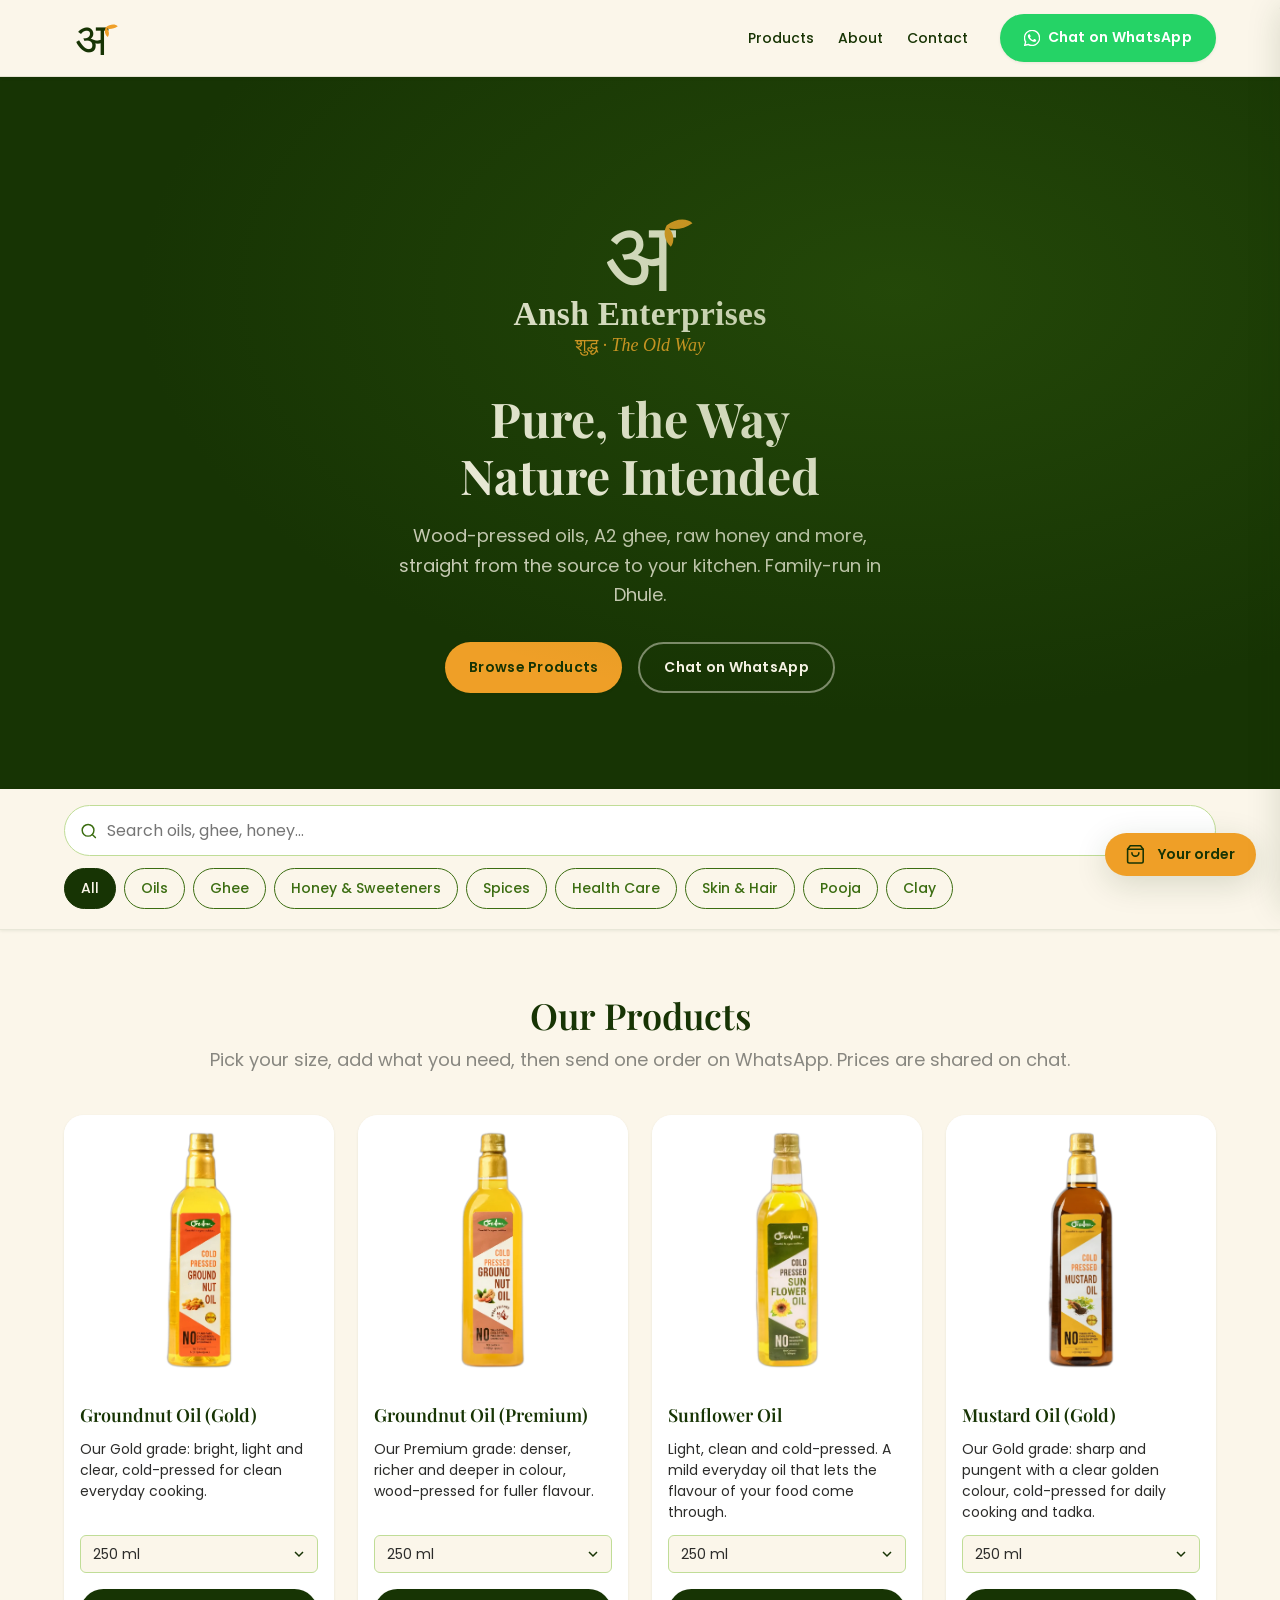
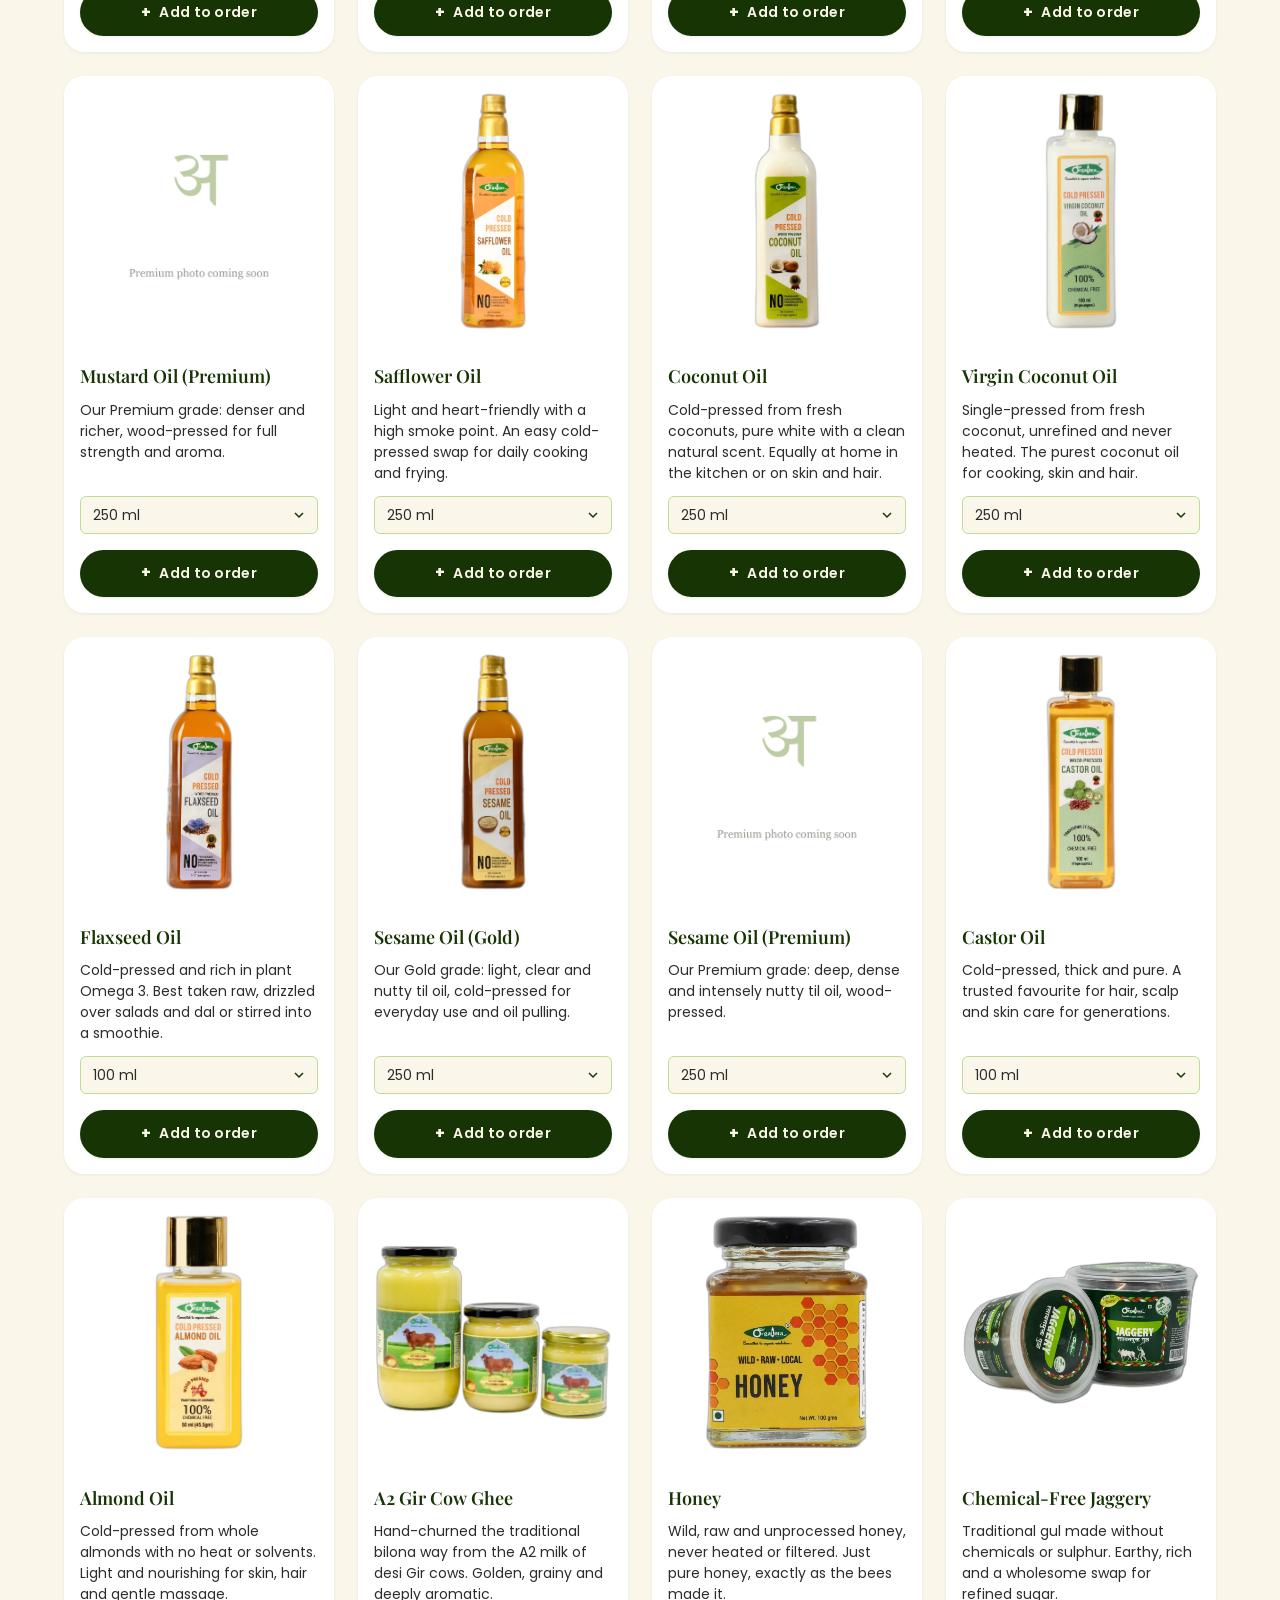
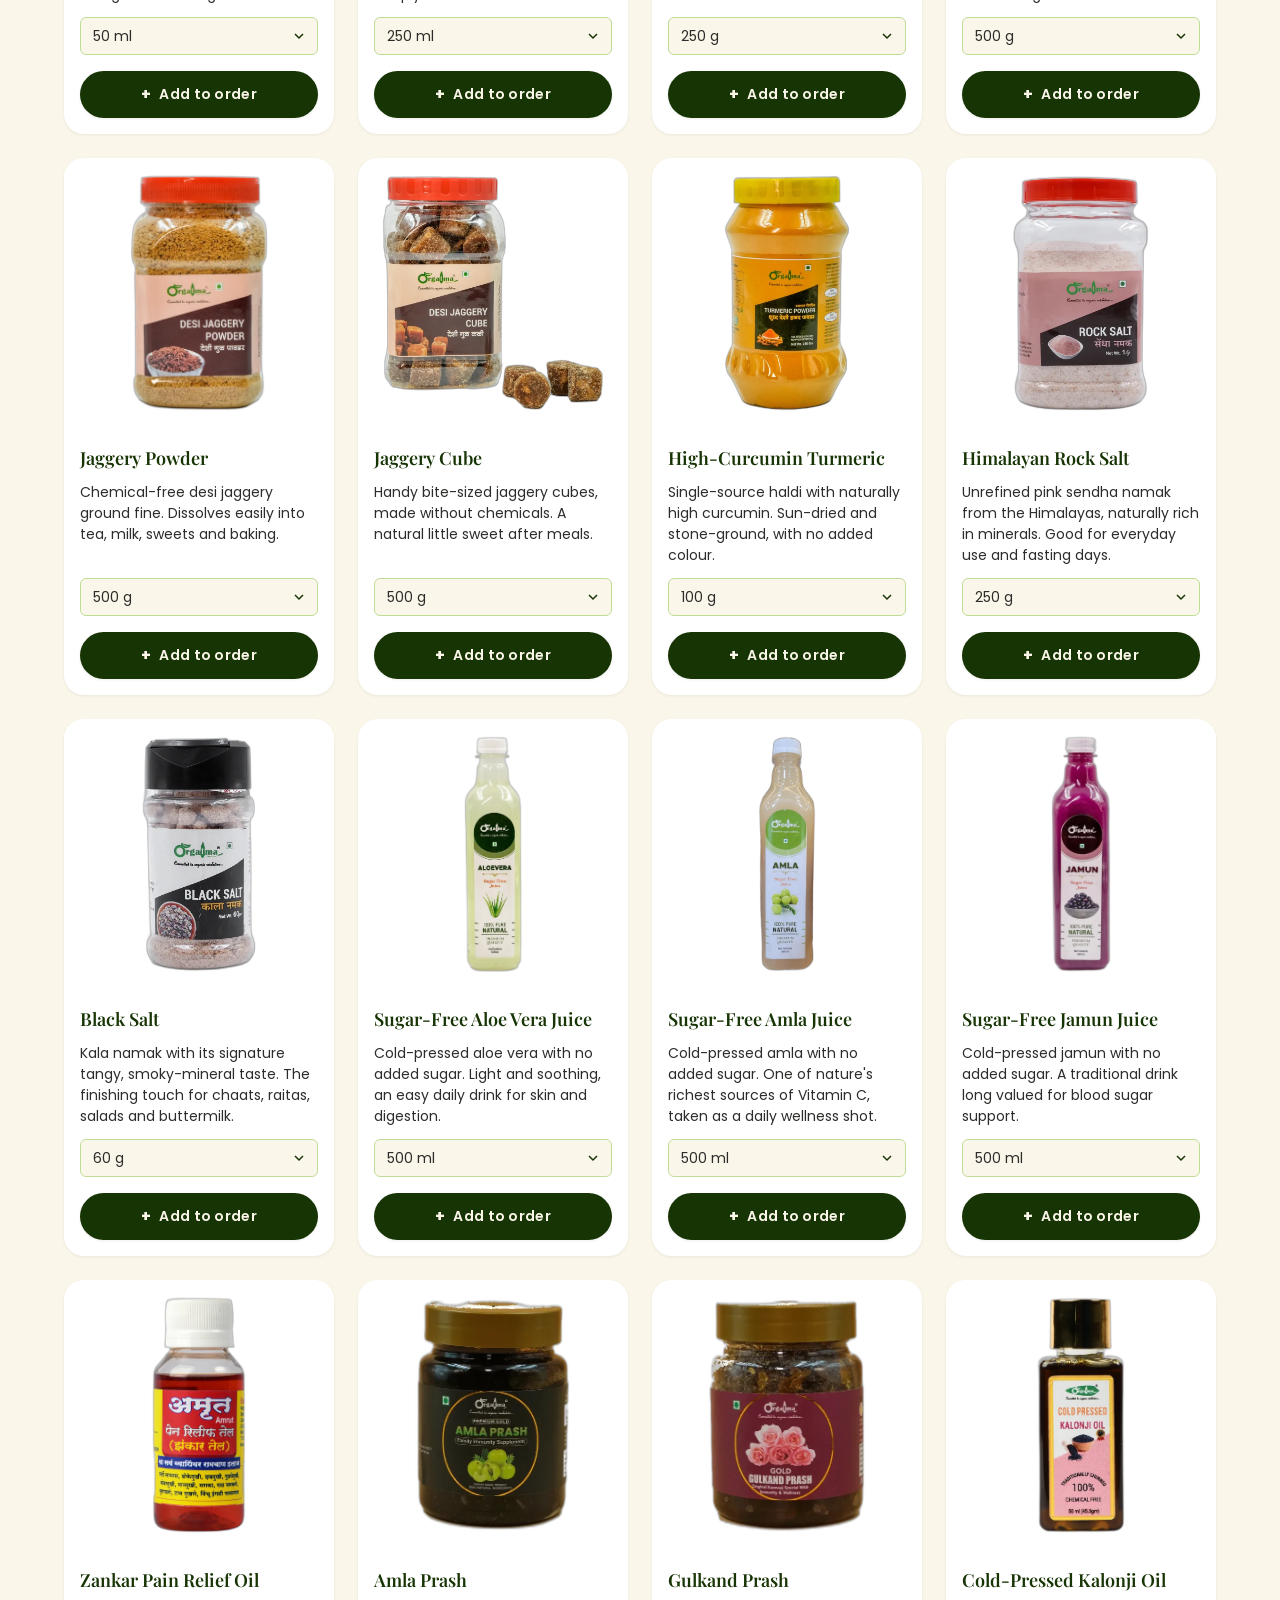
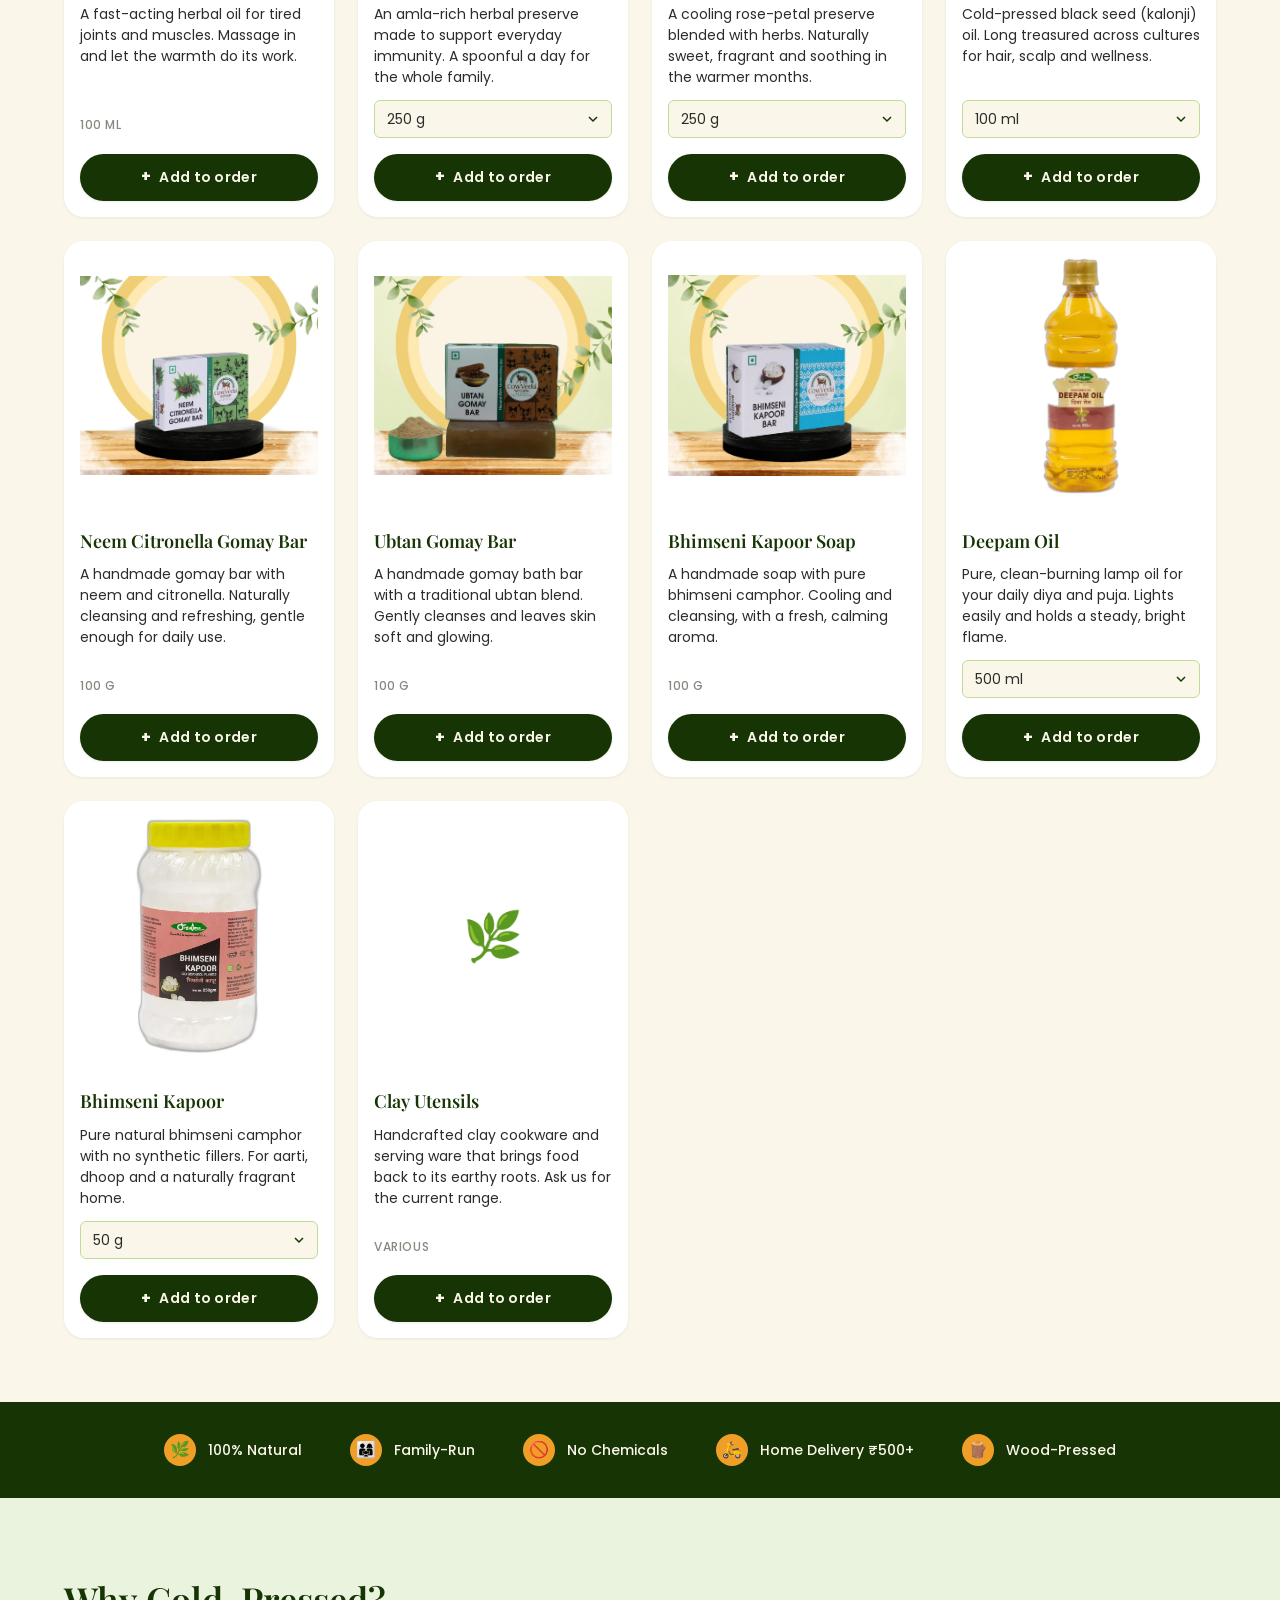
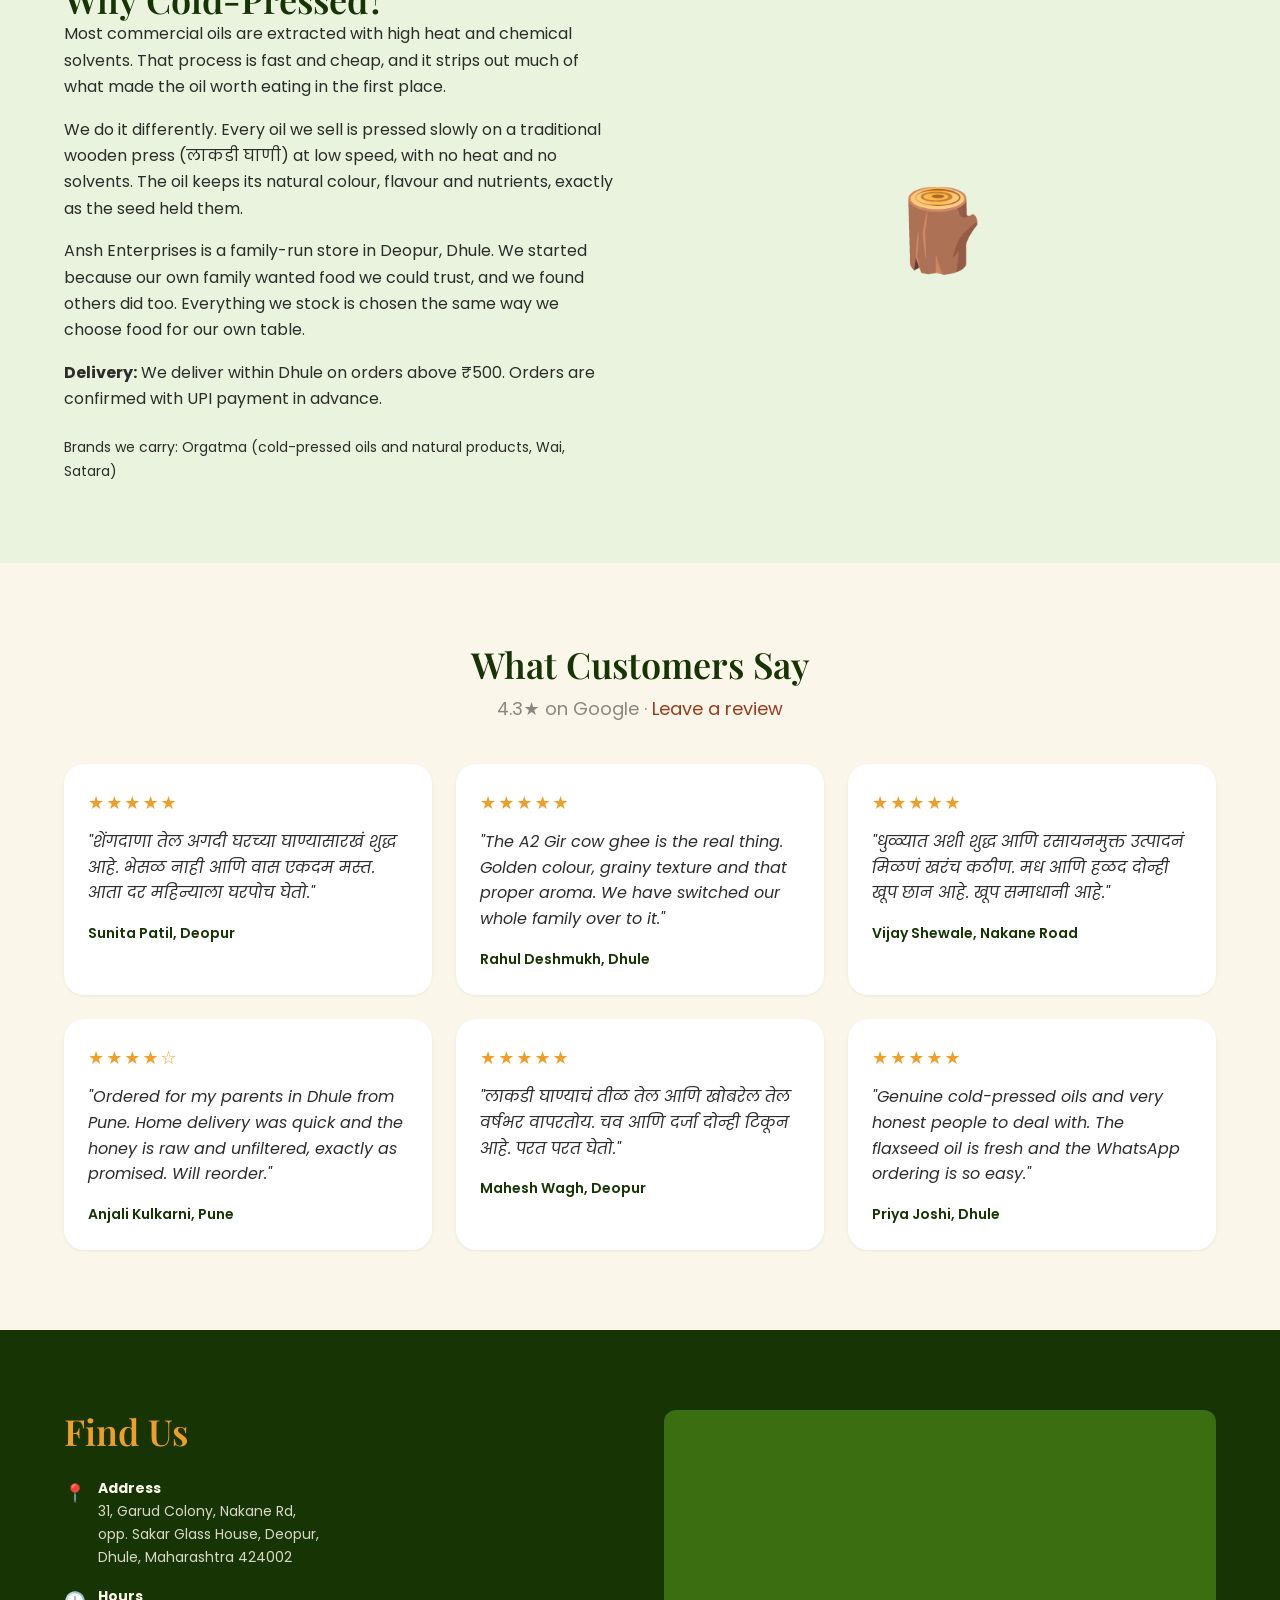
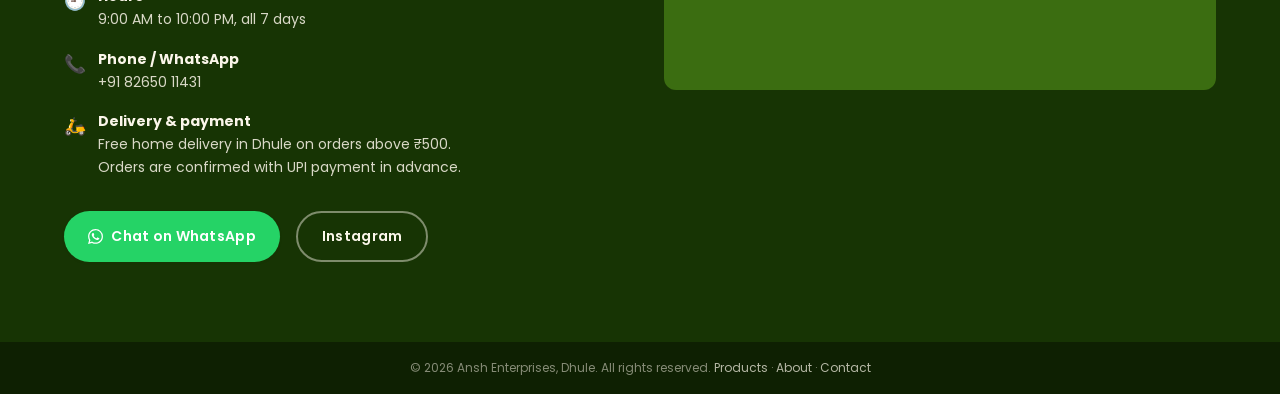
==== index.html @ 6cd1a06b "Ansh Enterprises static site and marketing brochures Static HTML/CSS/JS storefront with WhatsApp ord" ====
<!DOCTYPE html>
<html lang="en">
<head>
  <meta charset="UTF-8">
  <meta name="viewport" content="width=device-width, initial-scale=1.0">
  <title>Ansh Enterprises Dhule | Cold-Pressed Oil &amp; Natural Products | लाकडी घाणी तेल</title>
  <meta name="description" content="Ansh Enterprises, Dhule. Cold-pressed (लाकडी घाणी) oils, A2 gir cow ghee, natural honey and organic products. Home delivery in Dhule on orders above ₹500. Order on WhatsApp.">
  <meta name="keywords" content="cold pressed oil Dhule, लाकडी घाणी तेल धुळे, A2 gir cow ghee Dhule, organic store Dhule, wood pressed oil Maharashtra, Ansh Enterprises">

  <link rel="canonical" href="https://anshenterprises.github.io/">
  <link rel="icon" type="image/svg+xml" href="assets/img/favicon.svg">

  <!-- Open Graph -->
  <meta property="og:type"        content="website">
  <meta property="og:url"         content="https://anshenterprises.github.io/">
  <meta property="og:title"       content="Ansh Enterprises Dhule | Cold-Pressed Oils &amp; Natural Products">
  <meta property="og:description" content="Wood-pressed oils, A2 ghee, raw honey and more. Home delivery in Dhule. Order on WhatsApp.">
  <meta property="og:image"       content="https://anshenterprises.github.io/assets/img/og-image.png">
  <meta property="og:locale"      content="en_IN">
  <meta property="og:site_name"   content="Ansh Enterprises">

  <meta name="twitter:card"        content="summary_large_image">
  <meta name="twitter:title"       content="Ansh Enterprises Dhule | Cold-Pressed Oils">
  <meta name="twitter:description" content="Wood-pressed oils, A2 ghee, raw honey and more.">
  <meta name="twitter:image"       content="https://anshenterprises.github.io/assets/img/og-image.png">

  <link rel="preconnect" href="https://fonts.googleapis.com">
  <link rel="preconnect" href="https://fonts.gstatic.com" crossorigin>
  <link href="https://fonts.googleapis.com/css2?family=Playfair+Display:ital,wght@0,400;0,600;0,700;1,400&family=Poppins:wght@300;400;500;600&family=Noto+Serif+Devanagari:wght@400;500;600&display=swap" rel="stylesheet">

  <link rel="stylesheet" href="assets/css/styles.css?v=6">

  <script type="application/ld+json">
  {
    "@context": "https://schema.org",
    "@type": "LocalBusiness",
    "name": "Ansh Enterprises",
    "description": "Cold-pressed oils, A2 ghee, natural honey and organic products. Home delivery in Dhule.",
    "url": "https://anshenterprises.github.io",
    "telephone": "+918265011431",
    "priceRange": "₹₹",
    "address": {
      "@type": "PostalAddress",
      "streetAddress": "31, Garud Colony, Nakane Rd, opposite Sakar Glass House, Deopur",
      "addressLocality": "Dhule",
      "addressRegion": "Maharashtra",
      "postalCode": "424002",
      "addressCountry": "IN"
    },
    "geo": { "@type": "GeoCoordinates", "latitude": "20.9042", "longitude": "74.7749" },
    "openingHoursSpecification": {
      "@type": "OpeningHoursSpecification",
      "dayOfWeek": ["Monday","Tuesday","Wednesday","Thursday","Friday","Saturday","Sunday"],
      "opens": "09:00", "closes": "22:00"
    },
    "sameAs": [
      "https://www.instagram.com/ansh_cold_pressed_oil",
      "https://share.google/uxPhYZIj9RsNsyaWk"
    ]
  }
  </script>
</head>
<body>

  <!-- ============ HEADER ============ -->
  <header class="site-header" role="banner">
    <div class="container header-inner">
      <a href="#" class="site-logo" aria-label="Ansh Enterprises, home">
        <img src="assets/img/logo-mark.svg" alt="Ansh Enterprises" height="52">
      </a>

      <nav class="site-nav" aria-label="Main navigation">
        <ul class="nav-links" id="nav-links" role="list">
          <li><a href="#products">Products</a></li>
          <li><a href="#about">About</a></li>
          <li><a href="#contact">Contact</a></li>
        </ul>
        <div class="nav-cta" id="nav-cta">
          <a class="btn btn-whatsapp js-wa-general" href="#" target="_blank" rel="noopener noreferrer">
            Chat on WhatsApp
          </a>
        </div>
      </nav>

      <button class="hamburger" id="hamburger" aria-label="Open menu" aria-expanded="false" aria-controls="nav-links">
        <span></span><span></span><span></span>
      </button>
    </div>
  </header>

  <main id="main-content">

    <!-- ============ HERO ============ -->
    <section class="hero" aria-labelledby="hero-heading">
      <div class="container">
        <img class="hero-logo" src="assets/img/logo-stacked-reversed.svg" alt="Ansh Enterprises" width="260">
        <h1 id="hero-heading" aria-label="Pure, the way nature intended">Pure, the Way<br>Nature Intended</h1>
        <p class="hero-sub">
          Wood-pressed oils, A2 ghee, raw honey and more,
          straight from the source to your kitchen. Family-run in Dhule.
        </p>
        <div class="hero-actions">
          <a class="btn btn-primary" href="#products">Browse Products</a>
          <a class="btn btn-secondary btn-on-dark js-wa-general" href="#" target="_blank" rel="noopener noreferrer">
            Chat on WhatsApp
          </a>
        </div>
      </div>
    </section>

    <!-- ============ SEARCH + CATEGORY NAV (sticky) ============ -->
    <div class="browse-bar" id="browse-bar">
      <div class="container">
        <div class="search-wrap">
          <span class="search-icon" aria-hidden="true">
            <svg viewBox="0 0 24 24" fill="none" stroke="currentColor" stroke-width="2" stroke-linecap="round" stroke-linejoin="round">
              <circle cx="11" cy="11" r="8"></circle>
              <path d="m21 21-4.3-4.3"></path>
            </svg>
          </span>
          <input type="search" id="product-search" class="search-input"
                 placeholder="Search oils, ghee, honey…" aria-label="Search products" autocomplete="off">
        </div>
        <nav class="category-nav" aria-label="Product categories">
          <div class="category-chips" id="category-chips" role="list"></div>
        </nav>
      </div>
    </div>

    <!-- ============ PRODUCT GRID ============ -->
    <section class="products-section section" id="products" aria-labelledby="products-heading">
      <div class="container">
        <div class="section-heading">
          <h2 id="products-heading">Our Products</h2>
          <p>Pick your size, add what you need, then send one order on WhatsApp. Prices are shared on chat.</p>
        </div>
        <div class="product-grid" id="product-grid" role="list">
          <p class="text-muted text-center" style="grid-column:1/-1">Loading products…</p>
        </div>
      </div>
    </section>

    <!-- ============ TRUST STRIP ============ -->
    <div class="trust-strip" aria-label="Our promises">
      <div class="container">
        <ul class="trust-items" role="list">
          <li class="trust-item"><span class="trust-item__icon" aria-hidden="true">🌿</span>100% Natural</li>
          <li class="trust-item"><span class="trust-item__icon" aria-hidden="true">👨‍👩‍👧</span>Family-Run</li>
          <li class="trust-item"><span class="trust-item__icon" aria-hidden="true">🚫</span>No Chemicals</li>
          <li class="trust-item"><span class="trust-item__icon" aria-hidden="true">🛵</span>Home Delivery ₹500+</li>
          <li class="trust-item"><span class="trust-item__icon" aria-hidden="true">🪵</span>Wood-Pressed</li>
        </ul>
      </div>
    </div>

    <!-- ============ ABOUT ============ -->
    <section class="section section--alt" id="about" aria-labelledby="about-heading">
      <div class="container">
        <div class="about-grid">
          <div class="about-text">
            <h2 id="about-heading">Why Cold-Pressed?</h2>
            <p>
              Most commercial oils are extracted with high heat and chemical solvents.
              That process is fast and cheap, and it strips out much of what made the oil
              worth eating in the first place.
            </p>
            <p>
              We do it differently. Every oil we sell is pressed slowly on a traditional
              wooden press (लाकडी घाणी) at low speed, with no heat and no solvents. The oil
              keeps its natural colour, flavour and nutrients, exactly as the seed held them.
            </p>
            <p>
              Ansh Enterprises is a family-run store in Deopur, Dhule. We started because
              our own family wanted food we could trust, and we found others did too.
              Everything we stock is chosen the same way we choose food for our own table.
            </p>
            <p>
              <strong>Delivery:</strong> We deliver within Dhule on orders above ₹500.
              Orders are confirmed with UPI payment in advance.
            </p>
            <p class="text-muted" style="font-size:var(--text-sm);margin-top:var(--space-6);">
              Brands we carry: Orgatma (cold-pressed oils and natural products, Wai, Satara)
            </p>
          </div>
          <div class="about-image" aria-hidden="true">
            <span style="color:var(--color-sage);font-size:5rem;">🪵</span>
          </div>
        </div>
      </div>
    </section>

    <!-- ============ REVIEWS ============ -->
    <section class="section" id="reviews" aria-labelledby="reviews-heading">
      <div class="container">
        <div class="section-heading">
          <h2 id="reviews-heading">What Customers Say</h2>
          <p>4.3★ on Google ·
            <a href="https://g.page/r/anshenterprises/review" target="_blank" rel="noopener noreferrer" style="color:var(--color-terracotta-dk);">Leave a review</a>
          </p>
        </div>
        <div class="reviews-grid">
          <article class="review-card">
            <div class="review-stars" aria-label="5 out of 5 stars">★★★★★</div>
            <p class="review-text">"शेंगदाणा तेल अगदी घरच्या घाण्यासारखं शुद्ध आहे. भेसळ नाही आणि वास एकदम मस्त. आता दर महिन्याला घरपोच घेतो."</p>
            <p class="review-author">Sunita Patil, Deopur</p>
          </article>
          <article class="review-card">
            <div class="review-stars" aria-label="5 out of 5 stars">★★★★★</div>
            <p class="review-text">"The A2 Gir cow ghee is the real thing. Golden colour, grainy texture and that proper aroma. We have switched our whole family over to it."</p>
            <p class="review-author">Rahul Deshmukh, Dhule</p>
          </article>
          <article class="review-card">
            <div class="review-stars" aria-label="5 out of 5 stars">★★★★★</div>
            <p class="review-text">"धुळ्यात अशी शुद्ध आणि रसायनमुक्त उत्पादनं मिळणं खरंच कठीण. मध आणि हळद दोन्ही खूप छान आहे. खूप समाधानी आहे."</p>
            <p class="review-author">Vijay Shewale, Nakane Road</p>
          </article>
          <article class="review-card">
            <div class="review-stars" aria-label="4 out of 5 stars">★★★★☆</div>
            <p class="review-text">"Ordered for my parents in Dhule from Pune. Home delivery was quick and the honey is raw and unfiltered, exactly as promised. Will reorder."</p>
            <p class="review-author">Anjali Kulkarni, Pune</p>
          </article>
          <article class="review-card">
            <div class="review-stars" aria-label="5 out of 5 stars">★★★★★</div>
            <p class="review-text">"लाकडी घाण्याचं तीळ तेल आणि खोबरेल तेल वर्षभर वापरतोय. चव आणि दर्जा दोन्ही टिकून आहे. परत परत घेतो."</p>
            <p class="review-author">Mahesh Wagh, Deopur</p>
          </article>
          <article class="review-card">
            <div class="review-stars" aria-label="5 out of 5 stars">★★★★★</div>
            <p class="review-text">"Genuine cold-pressed oils and very honest people to deal with. The flaxseed oil is fresh and the WhatsApp ordering is so easy."</p>
            <p class="review-author">Priya Joshi, Dhule</p>
          </article>
        </div>
      </div>
    </section>

    <!-- ============ CONTACT ============ -->
    <section class="contact-section" id="contact" aria-labelledby="contact-heading">
      <div class="container">
        <div class="contact-grid">
          <div class="contact-info">
            <h2 id="contact-heading">Find Us</h2>

            <div class="contact-detail">
              <span class="contact-detail__icon" aria-hidden="true">📍</span>
              <div class="contact-detail__text">
                <strong>Address</strong>
                31, Garud Colony, Nakane Rd,<br>
                opp. Sakar Glass House, Deopur,<br>
                Dhule, Maharashtra 424002
              </div>
            </div>

            <div class="contact-detail">
              <span class="contact-detail__icon" aria-hidden="true">🕘</span>
              <div class="contact-detail__text">
                <strong>Hours</strong>
                9:00 AM to 10:00 PM, all 7 days
              </div>
            </div>

            <div class="contact-detail">
              <span class="contact-detail__icon" aria-hidden="true">📞</span>
              <div class="contact-detail__text">
                <strong>Phone / WhatsApp</strong>
                <a href="tel:+918265011431" style="color:rgba(251,246,234,.85);">+91 82650 11431</a>
              </div>
            </div>

            <div class="contact-detail">
              <span class="contact-detail__icon" aria-hidden="true">🛵</span>
              <div class="contact-detail__text">
                <strong>Delivery &amp; payment</strong>
                Free home delivery in Dhule on orders above ₹500.<br>
                Orders are confirmed with UPI payment in advance.
              </div>
            </div>

            <div style="margin-top:var(--space-8);display:flex;gap:var(--space-4);flex-wrap:wrap;">
              <a class="btn btn-whatsapp js-wa-general" href="#" target="_blank" rel="noopener noreferrer">Chat on WhatsApp</a>
              <a class="btn btn-secondary btn-on-dark" href="https://www.instagram.com/ansh_cold_pressed_oil" target="_blank" rel="noopener noreferrer">Instagram</a>
            </div>
          </div>

          <div class="map-embed">
            <iframe
              title="Ansh Enterprises location on Google Maps"
              src="https://www.google.com/maps/embed?pb=!1m18!1m12!1m3!1d232.9426092823126!2d74.7685775905538!3d20.909030482255268!2m3!1f0!2f0!3f0!3m2!1i1024!2i768!4f13.1!3m3!1m2!1s0x3bdec5f245f57a4f%3A0xb3b2d95ec62b093e!2zT1JHQVRNQSB8IEFOU0ggRU5URVJQUklTRVMgLSBDb2xkIFByZXNzZWQgT2lsICjgpLLgpL7gpJXgpKHgpYAg4KSY4KS-4KSj4KWN4KSv4KS-4KSa4KWHIOCktuClgeCkpuCljeCkpyDgpKTgpYfgpLIpIGFuZCBPcmdhbmljIFByb2R1Y3Rz!5e0!3m2!1sen!2sca!4v1782662063476!5m2!1sen!2sca"
              loading="lazy" referrerpolicy="strict-origin-when-cross-origin" allowfullscreen></iframe>
          </div>
        </div>
      </div>
    </section>

  </main>

  <!-- ============ FOOTER ============ -->
  <footer class="footer-bar" role="contentinfo">
    <div class="container">
      <p>© <span id="year"></span> Ansh Enterprises, Dhule. All rights reserved.
        <a href="#products">Products</a> · <a href="#about">About</a> · <a href="#contact">Contact</a>
      </p>
    </div>
  </footer>

  <!-- ============ ORDER BASKET (floating) ============ -->
  <button class="cart-fab" id="cart-fab" aria-label="View your order" aria-haspopup="dialog">
    <span class="cart-fab__icon" aria-hidden="true">
      <svg viewBox="0 0 24 24" fill="none" stroke="currentColor" stroke-width="1.8" stroke-linecap="round" stroke-linejoin="round">
        <path d="M6 2 3 6v14a2 2 0 0 0 2 2h14a2 2 0 0 0 2-2V6l-3-4Z"></path>
        <path d="M3 6h18"></path>
        <path d="M16 10a4 4 0 0 1-8 0"></path>
      </svg>
    </span>
    <span class="cart-fab__label">Your order</span>
    <span class="cart-fab__count" id="cart-count">0</span>
  </button>

  <div class="cart-overlay" id="cart-overlay"></div>

  <aside class="cart-drawer" id="cart-drawer" role="dialog" aria-modal="true" aria-labelledby="cart-title" aria-hidden="true">
    <div class="cart-drawer__head">
      <h3 id="cart-title">Your order</h3>
      <button class="cart-close" id="cart-close" aria-label="Close order panel">×</button>
    </div>

    <p class="cart-empty" id="cart-empty">
      Your order is empty. Add products and they will collect here, then send them all in one WhatsApp message.
    </p>

    <div class="cart-items" id="cart-items"></div>

    <div class="cart-footer" id="cart-footer">
      <p class="cart-note">No prices here. We will confirm prices and total on WhatsApp.</p>
      <a class="btn btn-whatsapp cart-send" id="cart-send" href="#" target="_blank" rel="noopener noreferrer">
        Send order on WhatsApp
      </a>
      <button class="cart-clear" id="cart-clear" type="button">Clear order</button>
    </div>
  </aside>

  <script>document.getElementById('year').textContent = new Date().getFullYear();</script>
  <script src="assets/js/main.js?v=6" defer></script>
</body>
</html>
---- assets/css/styles.css ----
/* ============================================================
   ANSH ENTERPRISES — Brand Stylesheet
   Brand system locked per PROJECT_BRIEF.md §3
   ============================================================ */

/* --- Google Fonts --- */
@import url('https://fonts.googleapis.com/css2?family=Playfair+Display:ital,wght@0,400;0,600;0,700;1,400&family=Poppins:wght@300;400;500;600&display=swap');

/* --- Design Tokens --- */
:root {
  /* Colors */
  --color-primary:       #173404; /* Forest Green */
  --color-leaf:          #3B6D11; /* Leaf Green */
  --color-gold:          #EF9F27; /* Gold / Accent */
  --color-terracotta:    #D85A30; /* Warm pop */
  --color-terracotta-dk: #993C1D; /* Deep terracotta / tagline */
  --color-cream:         #FBF6EA; /* Base / background */
  --color-sage:          #C0DD97; /* Sage light fill */
  --color-sage-pale:     #EAF3DE; /* Sage pale fill */
  --color-ink:           #2C2C2A; /* Body text */
  --color-muted:         #888780; /* Muted / captions */

  /* Typography */
  --font-serif:  'Playfair Display', Georgia, serif;
  --font-sans:   'Poppins', 'Inter', system-ui, sans-serif;

  /* Scale */
  --text-xs:   0.75rem;   /*  12px */
  --text-sm:   0.875rem;  /*  14px */
  --text-base: 1rem;      /*  16px */
  --text-lg:   1.125rem;  /*  18px */
  --text-xl:   1.25rem;   /*  20px */
  --text-2xl:  1.5rem;    /*  24px */
  --text-3xl:  1.875rem;  /*  30px */
  --text-4xl:  2.25rem;   /*  36px */
  --text-5xl:  3rem;      /*  48px */

  /* Spacing */
  --space-1:  0.25rem;
  --space-2:  0.5rem;
  --space-3:  0.75rem;
  --space-4:  1rem;
  --space-6:  1.5rem;
  --space-8:  2rem;
  --space-10: 2.5rem;
  --space-12: 3rem;
  --space-16: 4rem;
  --space-20: 5rem;
  --space-24: 6rem;

  /* Layout */
  --header-h:       4.75rem;
  --max-width:      1200px;
  --radius-sm:      0.375rem;
  --radius-md:      0.75rem;
  --radius-lg:      1.25rem;
  --radius-full:    9999px;

  /* Shadows */
  --shadow-sm:   0 1px 3px rgba(23,52,4,.08);
  --shadow-md:   0 4px 16px rgba(23,52,4,.12);
  --shadow-lg:   0 8px 32px rgba(23,52,4,.15);

  /* Transitions */
  --transition: 200ms ease;
}

/* --- Reset & Base --- */
*, *::before, *::after { box-sizing: border-box; margin: 0; padding: 0; }

html {
  scroll-behavior: smooth;
  font-size: 16px;
  -webkit-text-size-adjust: 100%;
}

body {
  font-family: var(--font-sans);
  font-size: var(--text-base);
  line-height: 1.65;
  color: var(--color-ink);
  background-color: var(--color-cream);
  -webkit-font-smoothing: antialiased;
}

img, svg { display: block; max-width: 100%; }
a { color: inherit; text-decoration: none; }
ul, ol { list-style: none; }
button { cursor: pointer; border: none; background: none; font: inherit; }

/* --- Typography utilities --- */
.font-serif  { font-family: var(--font-serif); }
.font-sans   { font-family: var(--font-sans); }

h1, h2, h3, h4 {
  font-family: var(--font-serif);
  line-height: 1.2;
  color: var(--color-primary);
}

h1 { font-size: clamp(var(--text-3xl), 5vw, var(--text-5xl)); font-weight: 700; }
h2 { font-size: clamp(var(--text-2xl), 3vw, var(--text-4xl)); font-weight: 600; }
h3 { font-size: var(--text-xl); font-weight: 600; }
h4 { font-size: var(--text-lg); font-weight: 600; }

p { margin-bottom: var(--space-4); }
p:last-child { margin-bottom: 0; }

/* --- Layout helpers --- */
.container {
  width: 100%;
  max-width: var(--max-width);
  margin-inline: auto;
  padding-inline: var(--space-6);
}

.section {
  padding-block: var(--space-20);
}

.section--alt {
  background-color: var(--color-sage-pale);
}

.section--dark {
  background-color: var(--color-primary);
  color: var(--color-cream);
}

.section--dark h1,
.section--dark h2,
.section--dark h3,
.section--dark h4 {
  color: var(--color-cream);
}

/* --- Buttons --- */
.btn {
  display: inline-flex;
  align-items: center;
  gap: var(--space-2);
  padding: var(--space-3) var(--space-6);
  border-radius: var(--radius-full);
  font-family: var(--font-sans);
  font-size: var(--text-sm);
  font-weight: 600;
  letter-spacing: 0.02em;
  transition: transform var(--transition), box-shadow var(--transition), background var(--transition);
  white-space: nowrap;
}

.btn:hover  { transform: translateY(-2px); }
.btn:active { transform: translateY(0); }

/* Primary — Gold on Forest */
.btn-primary {
  background-color: var(--color-gold);
  color: var(--color-primary);
  box-shadow: var(--shadow-sm);
}
.btn-primary:hover { background-color: #f5b340; box-shadow: var(--shadow-md); }

/* Secondary — Forest border/text on Cream */
.btn-secondary {
  background-color: transparent;
  color: var(--color-primary);
  border: 2px solid var(--color-primary);
}
.btn-secondary:hover { background-color: var(--color-primary); color: var(--color-cream); }

/* WhatsApp — specific green */
.btn-whatsapp {
  background-color: #25D366;
  color: #fff;
  box-shadow: var(--shadow-sm);
}
.btn-whatsapp:hover { background-color: #1ebe5d; box-shadow: var(--shadow-md); }

/* WhatsApp icon prefix */
.btn-whatsapp::before {
  content: '';
  display: inline-block;
  width: 1.1em;
  height: 1.1em;
  background: url("data:image/svg+xml,%3Csvg xmlns='http://www.w3.org/2000/svg' viewBox='0 0 24 24' fill='white'%3E%3Cpath d='M17.472 14.382c-.297-.149-1.758-.867-2.03-.967-.273-.099-.471-.148-.67.15-.197.297-.767.966-.94 1.164-.173.199-.347.223-.644.075-.297-.15-1.255-.463-2.39-1.475-.883-.788-1.48-1.761-1.653-2.059-.173-.297-.018-.458.13-.606.134-.133.298-.347.446-.52.149-.174.198-.298.298-.497.099-.198.05-.371-.025-.52-.075-.149-.669-1.612-.916-2.207-.242-.579-.487-.5-.669-.51-.173-.008-.371-.01-.57-.01-.198 0-.52.074-.792.372-.272.297-1.04 1.016-1.04 2.479 0 1.462 1.065 2.875 1.213 3.074.149.198 2.096 3.2 5.077 4.487.709.306 1.262.489 1.694.625.712.227 1.36.195 1.871.118.571-.085 1.758-.719 2.006-1.413.248-.694.248-1.289.173-1.413-.074-.124-.272-.198-.57-.347m-5.421 7.403h-.004a9.87 9.87 0 01-5.031-1.378l-.361-.214-3.741.982.998-3.648-.235-.374a9.86 9.86 0 01-1.51-5.26c.001-5.45 4.436-9.884 9.888-9.884 2.64 0 5.122 1.03 6.988 2.898a9.825 9.825 0 012.893 6.994c-.003 5.45-4.437 9.884-9.885 9.884m8.413-18.297A11.815 11.815 0 0012.05 0C5.495 0 .16 5.335.157 11.892c0 2.096.547 4.142 1.588 5.945L.057 24l6.305-1.654a11.882 11.882 0 005.683 1.448h.005c6.554 0 11.89-5.335 11.893-11.893a11.821 11.821 0 00-3.48-8.413z'/%3E%3C/svg%3E") no-repeat center / contain;
}

/* --- Header / Nav --- */
.site-header {
  position: sticky;
  top: 0;
  z-index: 100;
  background-color: var(--color-cream);
  border-bottom: 1px solid rgba(23,52,4,.1);
  box-shadow: var(--shadow-sm);
}

.header-inner {
  display: flex;
  align-items: center;
  justify-content: space-between;
  height: var(--header-h);
}

.site-logo {
  display: flex;
  align-items: center;
  gap: var(--space-3);
  flex-shrink: 0;
}

.site-logo img,
.site-logo svg {
  height: 3.25rem;
  width: auto;
}

.site-nav {
  display: flex;
  align-items: center;
  gap: var(--space-8);
}

.nav-links {
  display: flex;
  gap: var(--space-6);
}

.nav-links a {
  font-size: var(--text-sm);
  font-weight: 500;
  color: var(--color-primary);
  transition: color var(--transition);
}

.nav-links a:hover { color: var(--color-gold); }

.nav-cta { display: flex; align-items: center; }

.hamburger {
  display: none;
  flex-direction: column;
  justify-content: center;
  align-items: center;
  gap: 5px;
  min-width: 44px;
  min-height: 44px;
  padding: var(--space-2);
}
.hamburger span {
  display: block;
  width: 22px;
  height: 2px;
  background: var(--color-primary);
  border-radius: 2px;
  transition: var(--transition);
}

/* Mobile nav */
@media (max-width: 768px) {
  .nav-links, .nav-cta { display: none; }

  .nav-links.open {
    display: flex;
    flex-direction: column;
    position: absolute;
    top: var(--header-h);
    left: 0;
    right: 0;
    background: var(--color-cream);
    border-bottom: 2px solid var(--color-sage-pale);
    padding: var(--space-4) var(--space-6);
    gap: var(--space-4);
    box-shadow: var(--shadow-md);
  }

  .nav-cta.open { display: flex; padding: var(--space-3) var(--space-6) var(--space-5); }

  .hamburger { display: flex; }
}

/* --- Hero --- */
.hero {
  background-color: var(--color-primary);
  color: var(--color-cream);
  padding-block: var(--space-24);
  text-align: center;
  position: relative;
  overflow: hidden;
}

/* Subtle leaf watermark */
.hero::before {
  content: '';
  position: absolute;
  inset: 0;
  background: radial-gradient(ellipse at 70% 30%, rgba(59,109,17,.35) 0%, transparent 60%);
  pointer-events: none;
}

.hero h1 { color: var(--color-cream); margin-bottom: var(--space-4); }

.hero-tagline {
  font-family: var(--font-serif);
  font-size: var(--text-xl);
  color: var(--color-gold);
  margin-bottom: var(--space-3);
  font-style: italic;
}

.hero-sub {
  font-size: var(--text-lg);
  color: rgba(251,246,234,.8);
  max-width: 520px;
  margin-inline: auto;
  margin-bottom: var(--space-8);
}

.hero-actions {
  display: flex;
  gap: var(--space-4);
  justify-content: center;
  flex-wrap: wrap;
}

.hero-logo {
  width: clamp(260px, 60vw, 360px);
  height: auto;
  margin-inline: auto;
  margin-bottom: var(--space-6);
}

.btn-on-dark {
  color: var(--color-cream);
  border-color: rgba(251,246,234,.45);
}
.btn-on-dark:hover {
  background-color: var(--color-cream);
  color: var(--color-primary);
}

/* --- Browse bar: sticky search + categories --- */
.browse-bar {
  position: sticky;
  top: var(--header-h);
  z-index: 90;
  background-color: var(--color-cream);
  border-bottom: 1px solid rgba(23,52,4,.08);
  box-shadow: var(--shadow-sm);
  padding-block: var(--space-4);
}

.search-wrap {
  position: relative;
  margin-bottom: var(--space-3);
}

.search-icon {
  position: absolute;
  left: var(--space-4);
  top: 50%;
  transform: translateY(-50%);
  width: 1.1rem;
  height: 1.1rem;
  color: var(--color-leaf);
  pointer-events: none;
}
.search-icon svg { width: 100%; height: 100%; display: block; }

.search-input {
  width: 100%;
  padding: var(--space-3) var(--space-4) var(--space-3) calc(var(--space-4) + 1.6rem);
  border: 1.5px solid var(--color-sage);
  border-radius: var(--radius-full);
  background: #fff;
  font-family: var(--font-sans);
  font-size: var(--text-base);
  color: var(--color-ink);
  transition: border-color var(--transition), box-shadow var(--transition);
}
.search-input:focus {
  outline: none;
  border-color: var(--color-leaf);
  box-shadow: 0 0 0 3px rgba(59,109,17,.15);
}

.category-nav { background: transparent; border: none; }

.category-chips {
  display: flex;
  gap: var(--space-2);
  overflow-x: auto;
  scrollbar-width: none;
  padding-bottom: var(--space-1);
}
.category-chips::-webkit-scrollbar { display: none; }

.chip {
  flex-shrink: 0;
  padding: var(--space-2) var(--space-4);
  border-radius: var(--radius-full);
  border: 1.5px solid var(--color-leaf);
  color: var(--color-leaf);
  font-size: var(--text-sm);
  font-weight: 500;
  transition: background var(--transition), color var(--transition);
  white-space: nowrap;
}

.chip:hover,
.chip.active {
  background-color: var(--color-primary);
  border-color: var(--color-primary);
  color: var(--color-cream);
}

/* --- Product Grid --- */
.products-section { padding-block: var(--space-16); }

.section-heading {
  text-align: center;
  margin-bottom: var(--space-10);
}

.section-heading h2 { margin-bottom: var(--space-2); }

.section-heading p {
  color: var(--color-muted);
  font-size: var(--text-lg);
  margin: 0;
}

.product-grid {
  display: grid;
  grid-template-columns: repeat(auto-fill, minmax(220px, 1fr));
  gap: var(--space-6);
}

.product-card {
  background: #fff;
  border-radius: var(--radius-lg);
  overflow: hidden;
  box-shadow: var(--shadow-sm);
  transition: transform var(--transition), box-shadow var(--transition);
  display: flex;
  flex-direction: column;
}

.product-card:hover {
  transform: translateY(-4px);
  box-shadow: var(--shadow-lg);
}

.product-card__image {
  aspect-ratio: 1 / 1;
  background-color: #fff;
  display: flex;
  align-items: center;
  justify-content: center;
  overflow: hidden;
  padding: var(--space-4);
}

.product-card__image img {
  max-width: 100%;
  max-height: 100%;
  width: auto;
  height: auto;
  object-fit: contain;
}

.product-card__image--placeholder {
  color: var(--color-sage);
  font-size: 3rem;
}

.product-card__body {
  padding: var(--space-4);
  flex: 1;
  display: flex;
  flex-direction: column;
  gap: var(--space-2);
}

.product-card__name {
  font-family: var(--font-serif);
  font-size: var(--text-lg);
  font-weight: 600;
  color: var(--color-primary);
}

.product-card__size {
  font-size: var(--text-xs);
  color: var(--color-muted);
  font-weight: 500;
  text-transform: uppercase;
  letter-spacing: 0.05em;
}

.product-card__desc {
  font-size: var(--text-sm);
  color: var(--color-ink);
  flex: 1;
  line-height: 1.5;
}

.product-card__footer {
  padding: 0 var(--space-4) var(--space-4);
}

.product-card .btn {
  width: 100%;
  justify-content: center;
}

.product-card--oos .product-card__name { opacity: .6; }

.badge-oos {
  display: inline-block;
  font-size: var(--text-xs);
  background: #f3ede4;
  color: var(--color-muted);
  border-radius: var(--radius-sm);
  padding: 2px 8px;
  font-weight: 500;
}

/* --- About --- */
.about-grid {
  display: grid;
  grid-template-columns: 1fr 1fr;
  gap: var(--space-12);
  align-items: center;
}

.about-text p { color: var(--color-ink); }

.about-image {
  background: var(--color-sage-pale);
  border-radius: var(--radius-lg);
  aspect-ratio: 4/3;
  display: flex;
  align-items: center;
  justify-content: center;
  overflow: hidden;
}

@media (max-width: 768px) {
  .about-grid { grid-template-columns: 1fr; }
  .about-image { order: -1; }
}

/* --- Trust Strip --- */
.trust-strip {
  background-color: var(--color-primary);
  padding-block: var(--space-8);
}

.trust-items {
  display: flex;
  flex-wrap: wrap;
  justify-content: center;
  gap: var(--space-6) var(--space-12);
}

.trust-item {
  display: flex;
  align-items: center;
  gap: var(--space-3);
  color: var(--color-cream);
  font-size: var(--text-sm);
  font-weight: 500;
}

.trust-item__icon {
  width: 2rem;
  height: 2rem;
  background: var(--color-gold);
  border-radius: var(--radius-full);
  display: flex;
  align-items: center;
  justify-content: center;
  font-size: 1rem;
  flex-shrink: 0;
}

/* --- Reviews --- */
.reviews-grid {
  display: grid;
  grid-template-columns: repeat(auto-fill, minmax(280px, 1fr));
  gap: var(--space-6);
}

.review-card {
  background: #fff;
  border-radius: var(--radius-lg);
  padding: var(--space-6);
  box-shadow: var(--shadow-sm);
}

.review-stars {
  color: var(--color-gold);
  font-size: var(--text-lg);
  margin-bottom: var(--space-3);
  letter-spacing: 2px;
}

.review-text {
  font-style: italic;
  color: var(--color-ink);
  margin-bottom: var(--space-4);
  line-height: 1.6;
}

.review-author {
  font-size: var(--text-sm);
  font-weight: 600;
  color: var(--color-primary);
}

/* --- Contact / Footer --- */
.contact-section {
  background: var(--color-primary);
  color: var(--color-cream);
  padding-block: var(--space-20);
}

.contact-grid {
  display: grid;
  grid-template-columns: 1fr 1fr;
  gap: var(--space-12);
}

.contact-info h2 { color: var(--color-gold); margin-bottom: var(--space-6); }

.contact-detail {
  display: flex;
  gap: var(--space-3);
  margin-bottom: var(--space-4);
  font-size: var(--text-sm);
  align-items: flex-start;
}

.contact-detail__icon { font-size: 1.1rem; margin-top: 2px; }

.contact-detail__text { color: rgba(251,246,234,.85); }
.contact-detail__text strong { color: var(--color-cream); display: block; }

.map-embed {
  border-radius: var(--radius-md);
  overflow: hidden;
  height: 280px;
  background: var(--color-leaf);
  display: flex;
  align-items: center;
  justify-content: center;
  color: var(--color-sage);
  font-size: var(--text-sm);
}

.map-embed iframe { width: 100%; height: 100%; border: 0; }

@media (max-width: 768px) {
  .contact-grid { grid-template-columns: 1fr; }
}

/* --- Footer bar --- */
.footer-bar {
  background: #0e2002;
  color: rgba(251,246,234,.5);
  padding-block: var(--space-4);
  text-align: center;
  font-size: var(--text-xs);
}

.footer-bar a { color: rgba(251,246,234,.7); }
.footer-bar a:hover { color: var(--color-gold); }

/* --- Utility --- */
.visually-hidden {
  position: absolute;
  width: 1px; height: 1px;
  overflow: hidden;
  clip: rect(0,0,0,0);
  white-space: nowrap;
}

.text-gold       { color: var(--color-gold); }
.text-terracotta { color: var(--color-terracotta); }
.text-muted      { color: var(--color-muted); }
.text-center     { text-align: center; }
.mt-4  { margin-top: var(--space-4); }
.mt-8  { margin-top: var(--space-8); }
.mb-4  { margin-bottom: var(--space-4); }
.mb-8  { margin-bottom: var(--space-8); }

/* ============================================================
   Size selector + Add to order + Basket (added in revision)
   ============================================================ */

/* --- Size row on product card --- */
.product-card__size-row { margin-top: var(--space-1); }

.product-card__size-select {
  width: 100%;
  padding: var(--space-2) var(--space-3);
  border: 1.5px solid var(--color-sage);
  border-radius: var(--radius-sm);
  background: var(--color-cream);
  font-family: var(--font-sans);
  font-size: var(--text-sm);
  color: var(--color-ink);
  cursor: pointer;
  appearance: none;
  background-image: url("data:image/svg+xml,%3Csvg xmlns='http://www.w3.org/2000/svg' viewBox='0 0 12 12'%3E%3Cpath d='M2 4l4 4 4-4' fill='none' stroke='%23173404' stroke-width='1.5'/%3E%3C/svg%3E");
  background-repeat: no-repeat;
  background-position: right var(--space-3) center;
  background-size: 12px;
  padding-right: var(--space-8);
}
.product-card__size-select:focus {
  outline: none;
  border-color: var(--color-leaf);
}

/* --- Add to order button --- */
.btn-add {
  width: 100%;
  justify-content: center;
  background-color: var(--color-primary);
  color: var(--color-cream);
  box-shadow: var(--shadow-sm);
}
.btn-add:hover { background-color: var(--color-leaf); box-shadow: var(--shadow-md); }
.btn-add--done { background-color: var(--color-leaf); }
.btn-add span { font-size: 1.1em; font-weight: 700; line-height: 1; }

/* ============================================================
   Floating basket (FAB)
   ============================================================ */
.cart-fab {
  position: fixed;
  right: var(--space-6);
  bottom: var(--space-6);
  z-index: 200;
  display: inline-flex;
  align-items: center;
  gap: var(--space-3);
  padding: 0.7rem 1.3rem;
  border-radius: var(--radius-full);
  background-color: var(--color-gold);
  color: var(--color-primary);
  font-family: var(--font-sans);
  font-weight: 600;
  font-size: var(--text-sm);
  line-height: 1;
  box-shadow: var(--shadow-lg);
  transition: transform var(--transition), box-shadow var(--transition);
}
.cart-fab:hover { transform: translateY(-2px); box-shadow: 0 10px 36px rgba(23,52,4,.22); }

.cart-fab__icon {
  display: inline-flex;
  align-items: center;
  justify-content: center;
  width: 1.3rem;
  height: 1.3rem;
  color: var(--color-primary);
  flex-shrink: 0;
}
.cart-fab__icon svg { width: 100%; height: 100%; display: block; }

.cart-fab__label { line-height: 1; white-space: nowrap; }

.cart-fab__count {
  min-width: 1.4rem;
  height: 1.4rem;
  padding: 0 0.4rem;
  border-radius: var(--radius-full);
  background: var(--color-terracotta);
  color: #fff;
  font-size: var(--text-xs);
  font-weight: 700;
  display: inline-flex;
  align-items: center;
  justify-content: center;
  flex-shrink: 0;
}
.cart-fab:not(.has-items) .cart-fab__count { display: none; }

/* ============================================================
   Basket drawer
   ============================================================ */
.cart-overlay {
  position: fixed;
  inset: 0;
  background: rgba(23,52,4,.5);
  opacity: 0;
  visibility: hidden;
  transition: opacity var(--transition);
  z-index: 250;
}
.cart-overlay.open { opacity: 1; visibility: visible; }

.cart-drawer {
  position: fixed;
  top: 0;
  right: 0;
  height: 100%;
  width: min(380px, 90vw);
  background: var(--color-cream);
  box-shadow: var(--shadow-lg);
  z-index: 300;
  transform: translateX(100%);
  transition: transform var(--transition);
  display: flex;
  flex-direction: column;
}
.cart-drawer.open { transform: translateX(0); }

.cart-drawer__head {
  display: flex;
  align-items: center;
  justify-content: space-between;
  padding: var(--space-5) var(--space-6);
  border-bottom: 1px solid rgba(23,52,4,.1);
}
.cart-drawer__head h3 { font-size: var(--text-xl); }

.cart-close {
  font-size: 1.8rem;
  line-height: 1;
  color: var(--color-primary);
  padding: 0 var(--space-2);
}

.cart-empty {
  padding: var(--space-8) var(--space-6);
  color: var(--color-muted);
  font-size: var(--text-sm);
  text-align: center;
}

.cart-items {
  flex: 1;
  overflow-y: auto;
  padding: var(--space-4) var(--space-6);
}

.cart-item {
  display: flex;
  align-items: center;
  justify-content: space-between;
  gap: var(--space-4);
  padding: var(--space-3) 0;
  border-bottom: 1px solid rgba(23,52,4,.08);
}
.cart-item__name {
  font-family: var(--font-serif);
  font-weight: 600;
  font-size: var(--text-base);
  color: var(--color-primary);
}
.cart-item__size {
  font-size: var(--text-xs);
  color: var(--color-muted);
  text-transform: uppercase;
  letter-spacing: 0.04em;
}

.cart-item__qty {
  display: flex;
  align-items: center;
  gap: var(--space-3);
  flex-shrink: 0;
}
.qty-btn {
  width: 1.75rem;
  height: 1.75rem;
  border-radius: var(--radius-full);
  border: 1.5px solid var(--color-leaf);
  color: var(--color-leaf);
  font-size: 1.1rem;
  line-height: 1;
  display: flex;
  align-items: center;
  justify-content: center;
  transition: background var(--transition), color var(--transition);
}
.qty-btn:hover { background: var(--color-primary); color: var(--color-cream); border-color: var(--color-primary); }
.qty-num { min-width: 1.5rem; text-align: center; font-weight: 600; }

.cart-footer {
  padding: var(--space-5) var(--space-6);
  border-top: 1px solid rgba(23,52,4,.1);
  background: var(--color-sage-pale);
}
.cart-note {
  font-size: var(--text-xs);
  color: var(--color-muted);
  margin-bottom: var(--space-3);
  text-align: center;
}
.cart-send { width: 100%; justify-content: center; }
.cart-clear {
  display: block;
  width: 100%;
  margin-top: var(--space-3);
  padding: var(--space-2);
  font-size: var(--text-sm);
  color: var(--color-muted);
  text-decoration: underline;
}
.cart-clear:hover { color: var(--color-terracotta-dk); }

/* Mobile tweaks for FAB */
@media (max-width: 768px) {
  .cart-fab { right: var(--space-4); bottom: var(--space-4); padding: 0.65rem 1.1rem; }
  .browse-bar { top: var(--header-h); }
}
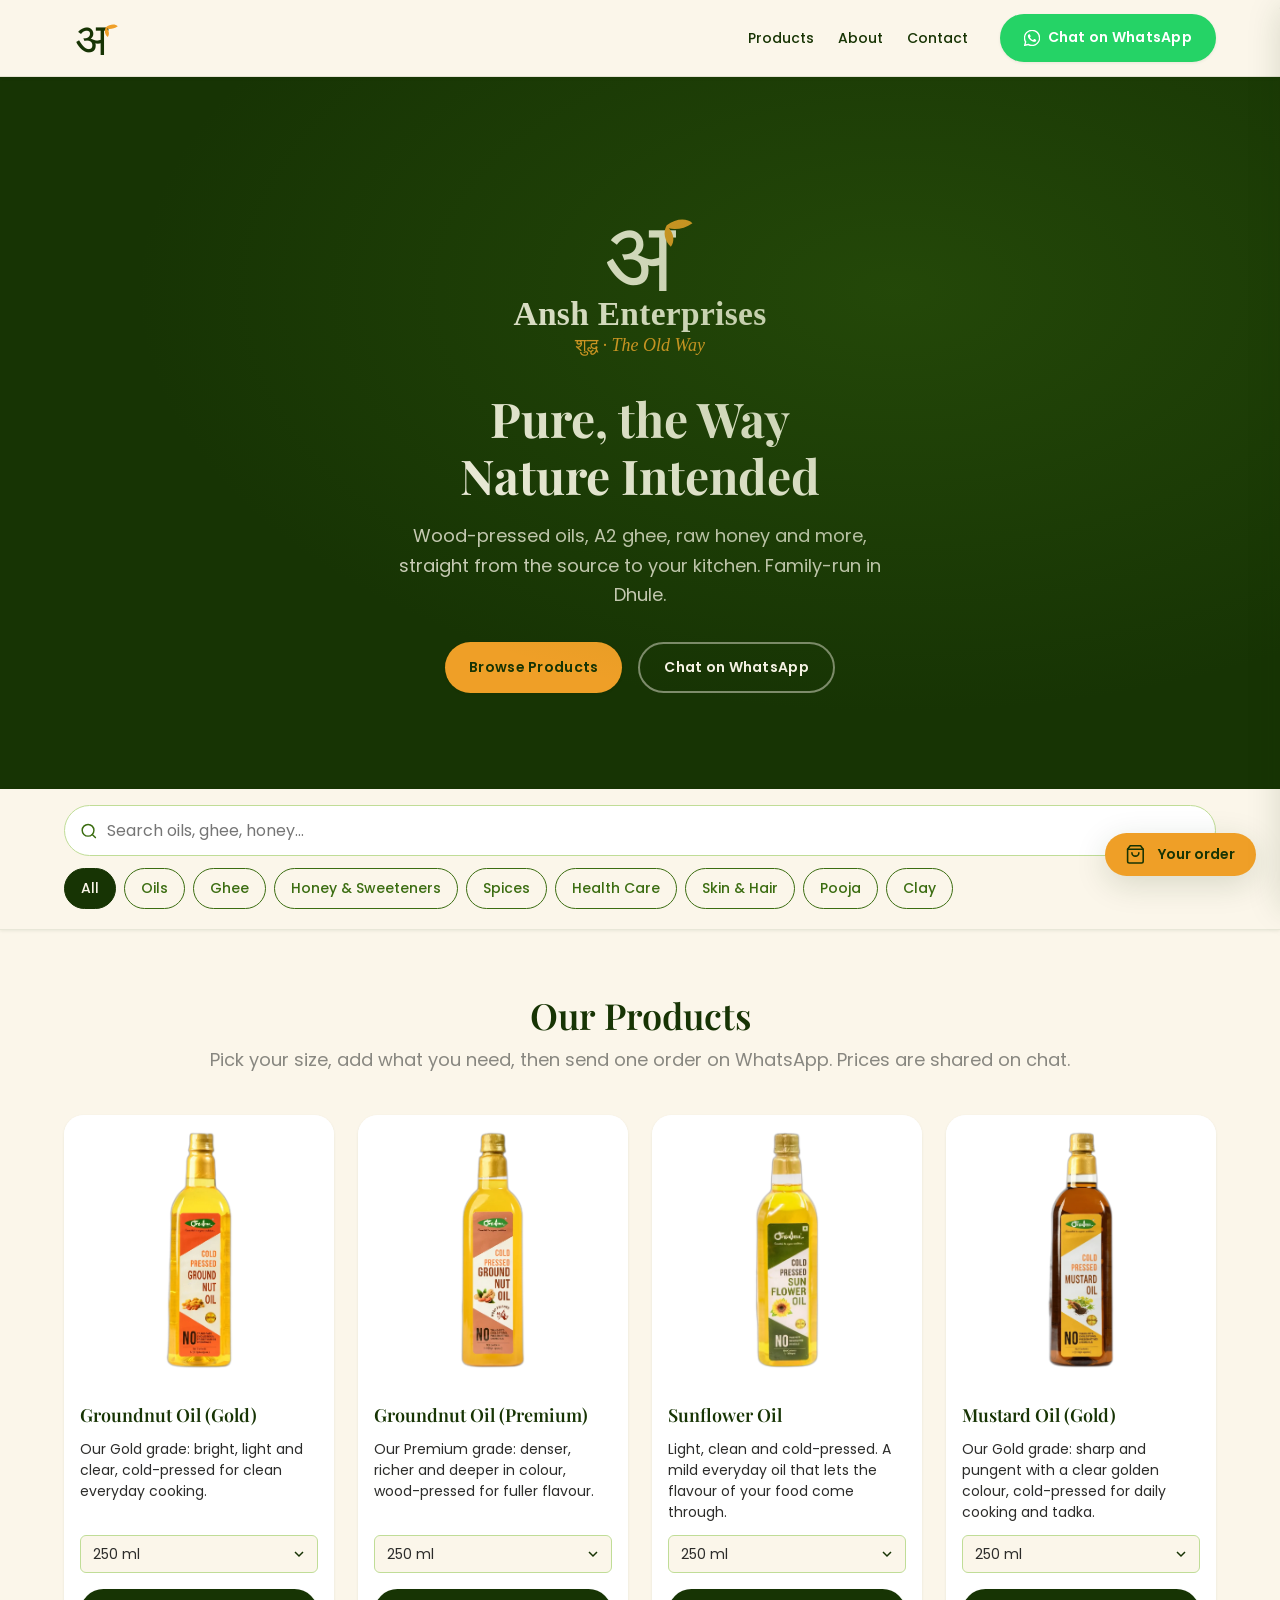
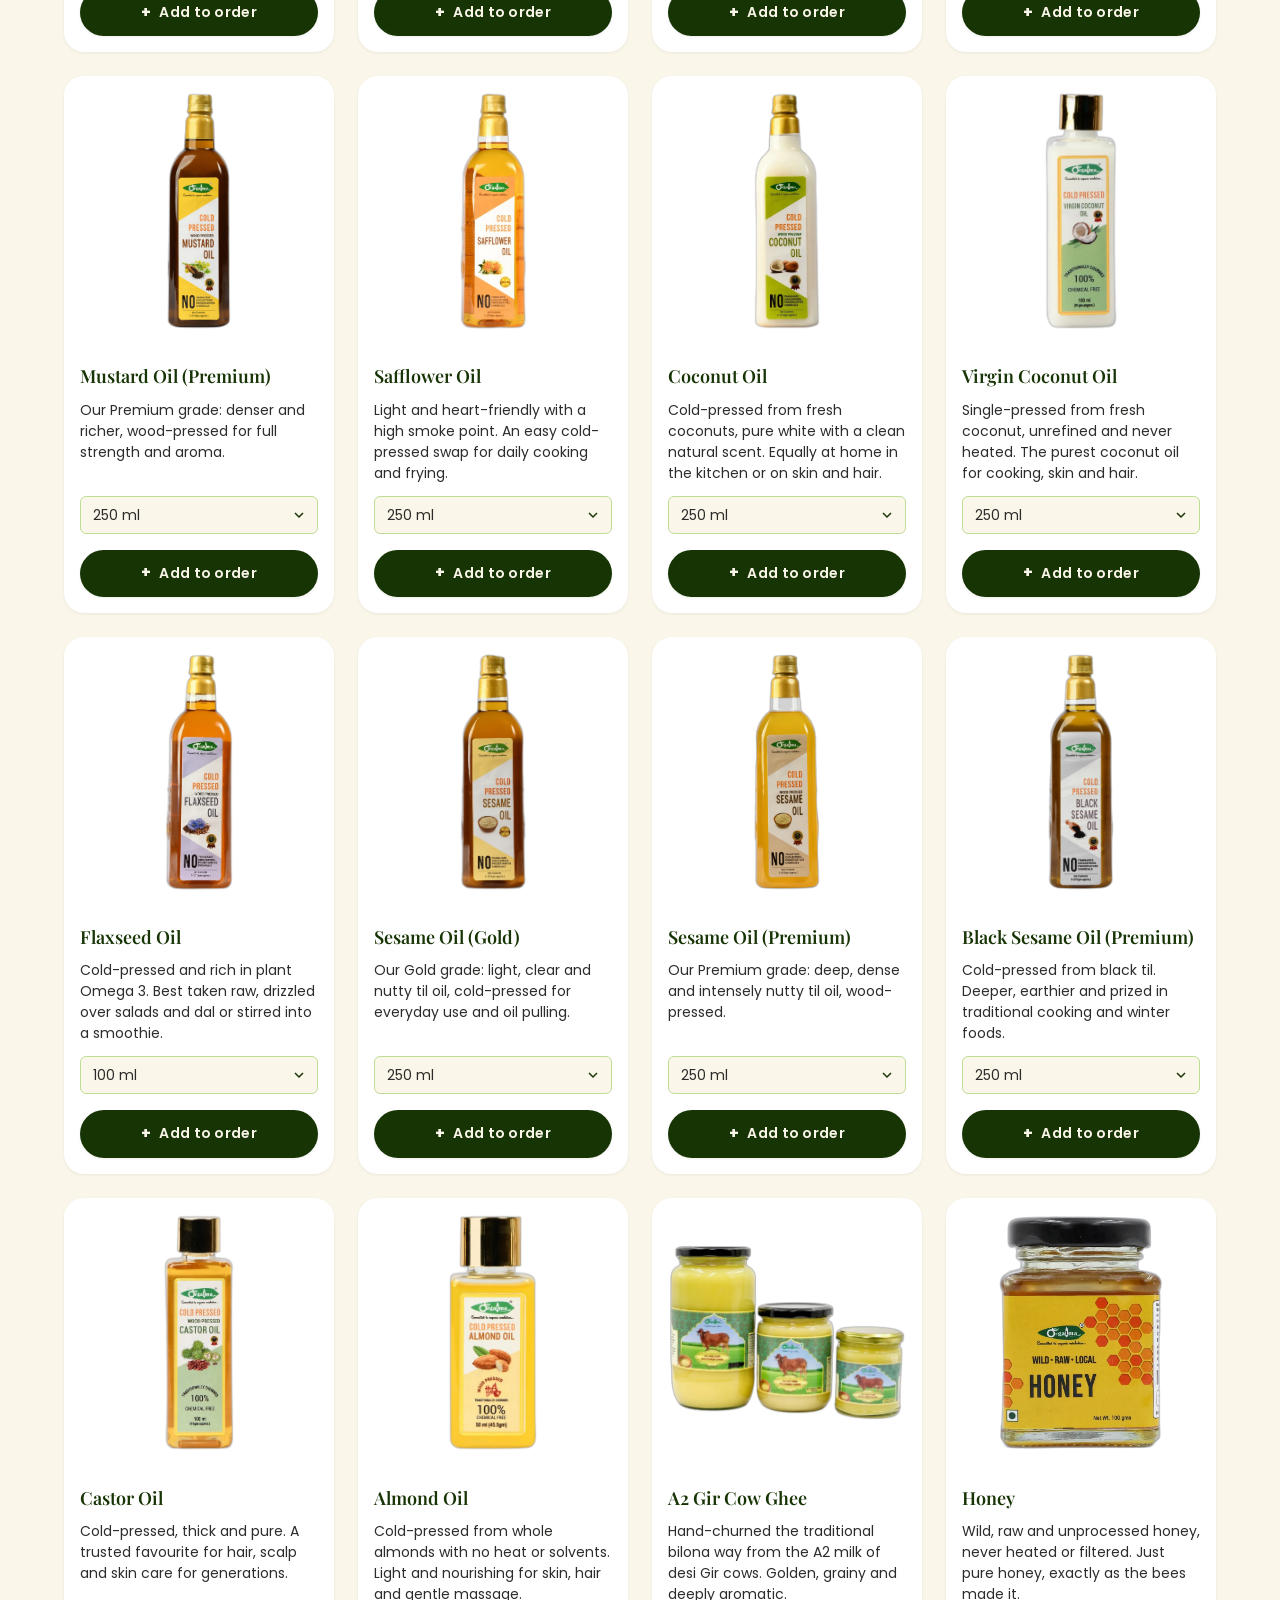
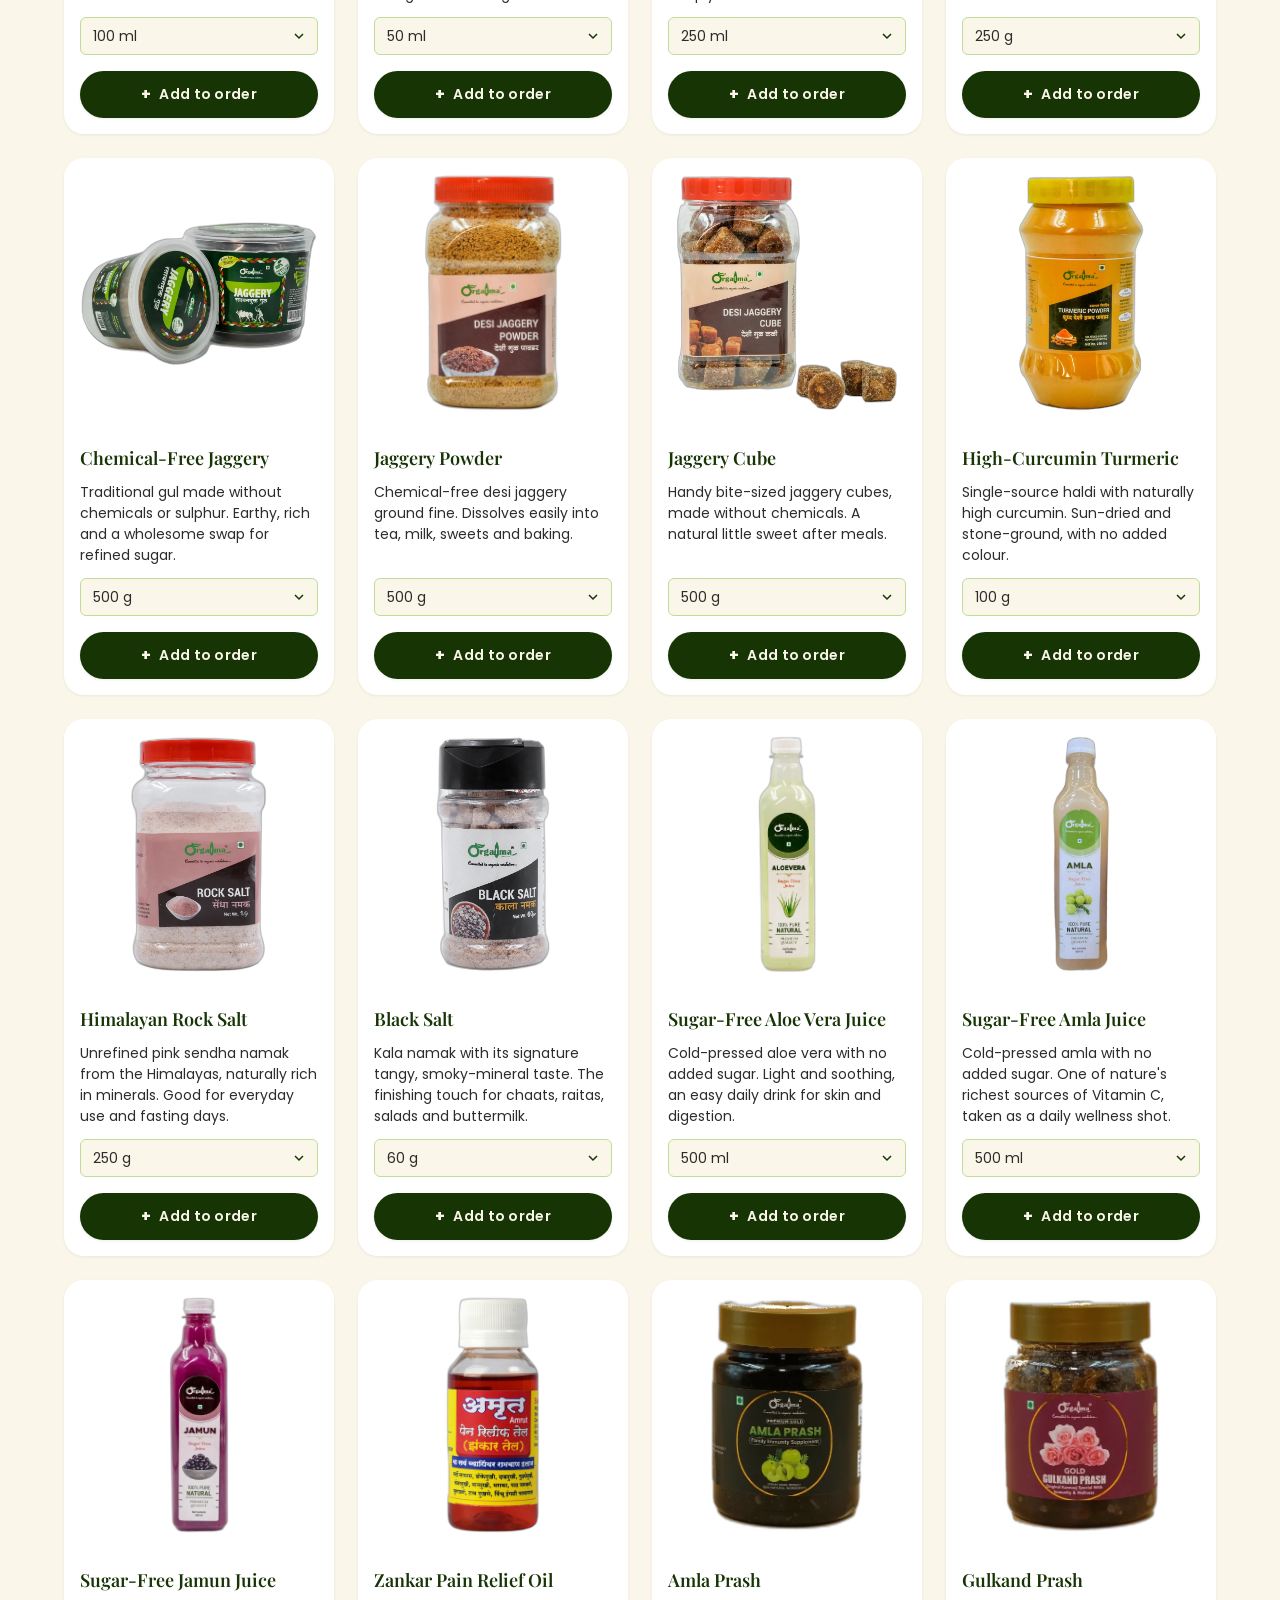
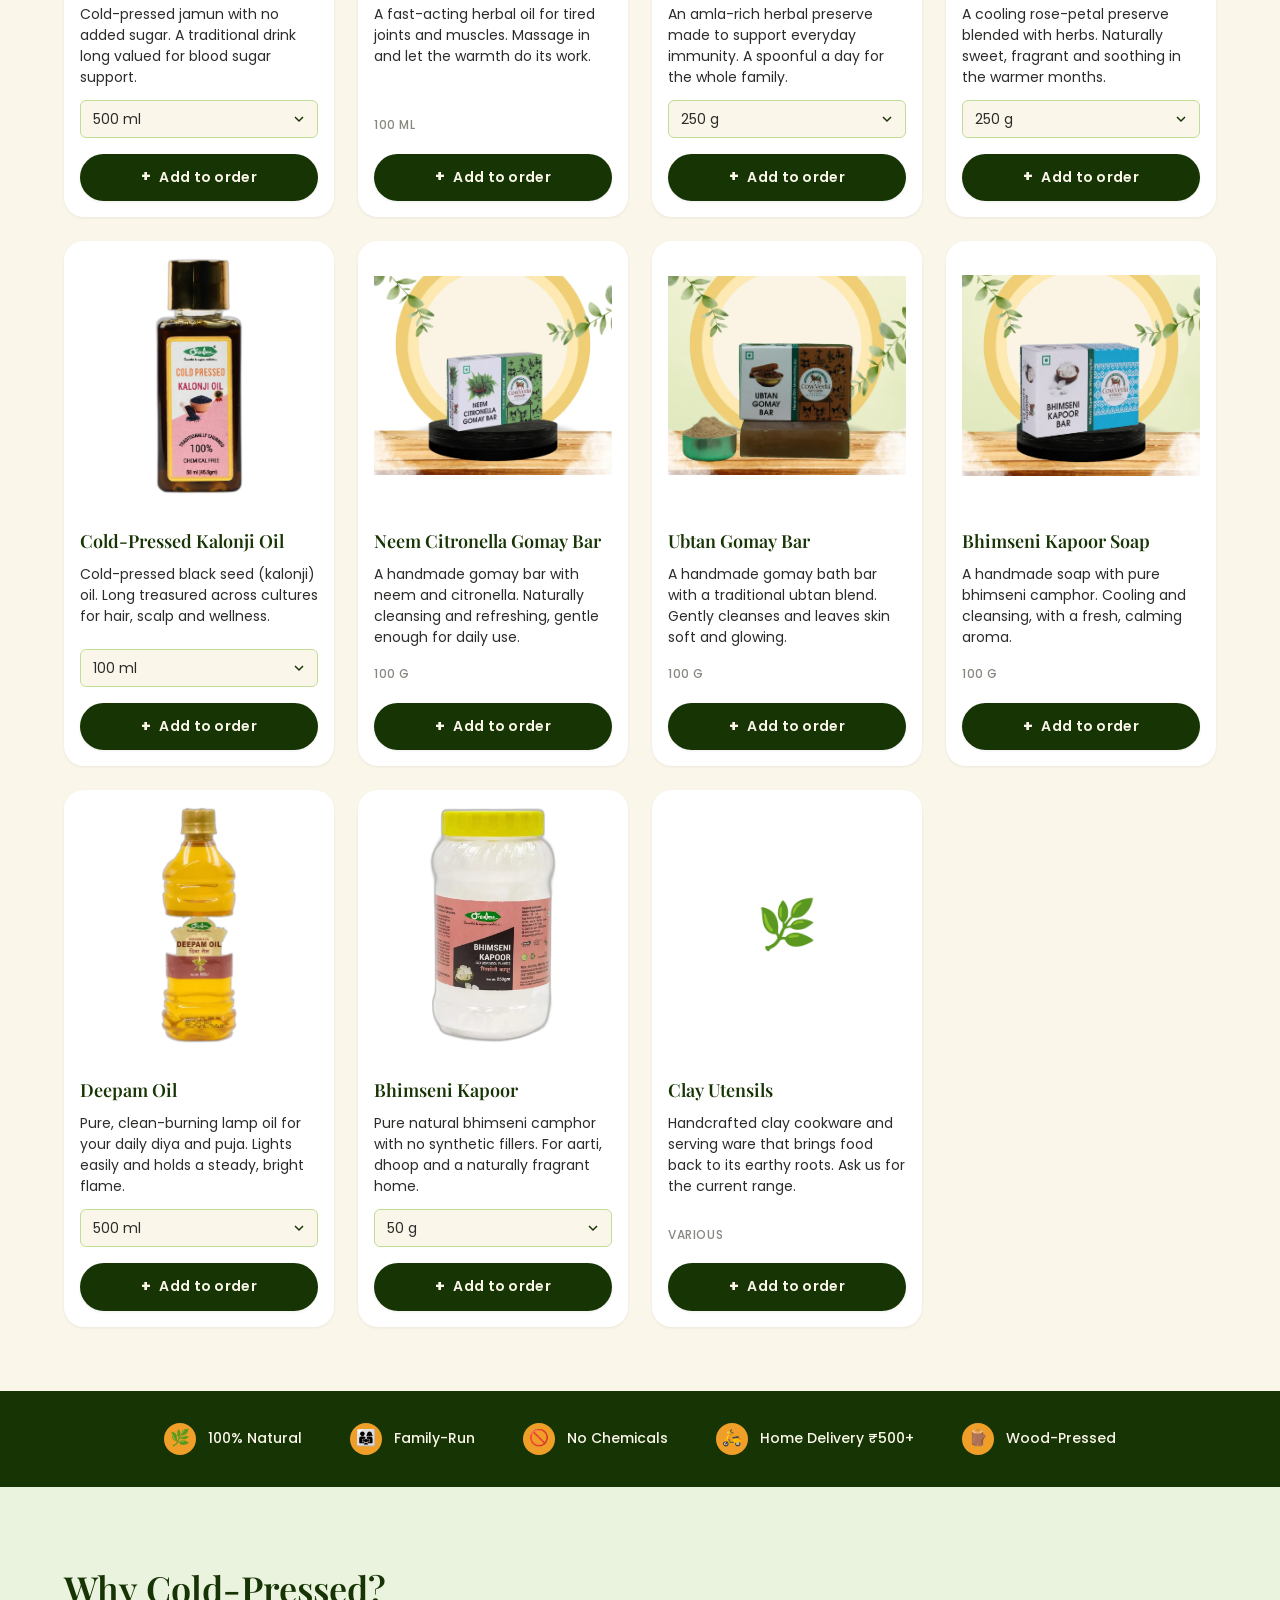
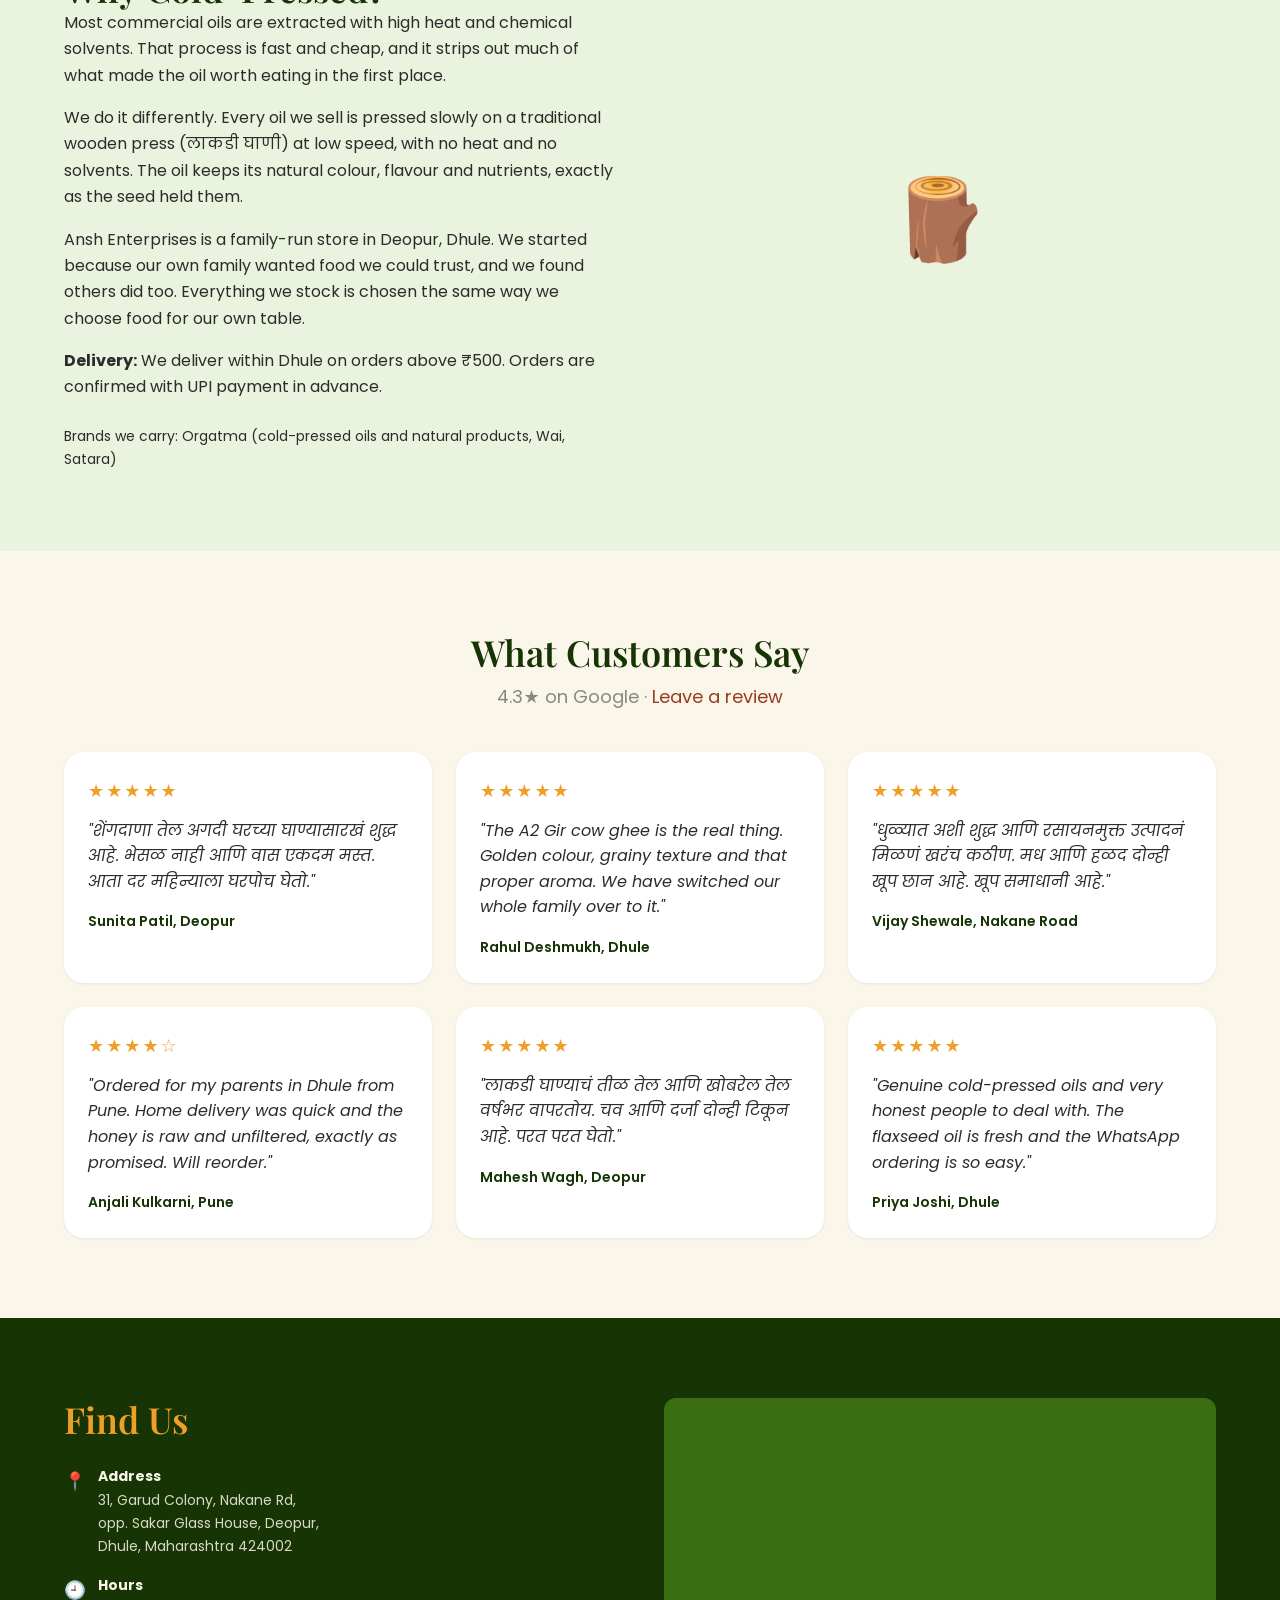
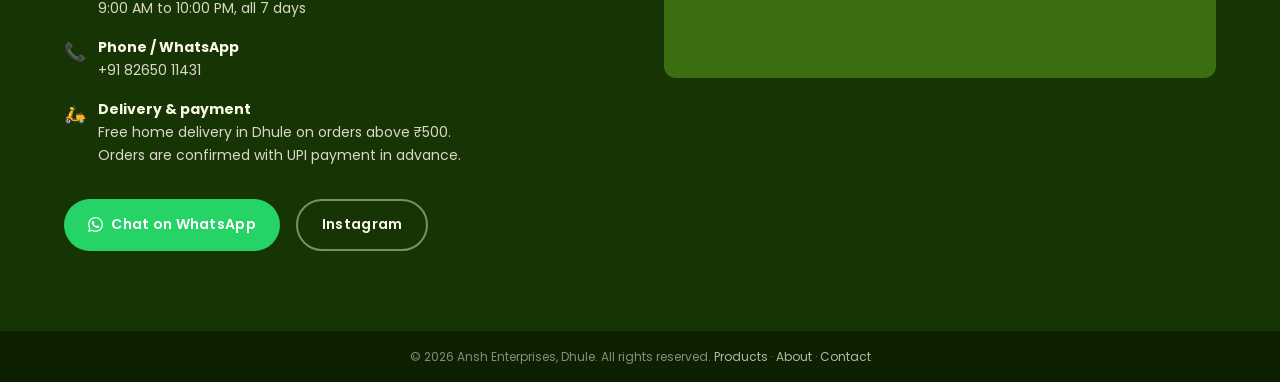
==== commit 9203bb38: "Add Black Sesame Oil, premium oil photos, brochure readability pass - New product: Black Sesame Oil " ====
--- a/index.html
+++ b/index.html
@@ -8,7 +8,7 @@
   <meta name="keywords" content="cold pressed oil Dhule, लाकडी घाणी तेल धुळे, A2 gir cow ghee Dhule, organic store Dhule, wood pressed oil Maharashtra, Ansh Enterprises">
 
   <link rel="canonical" href="https://anshenterprises.github.io/">
-  <link rel="icon" type="image/svg+xml" href="assets/img/favicon.svg">
+  <link rel="icon" type="image/svg+xml" href="assets/img/favicon.svg?v=9">
 
   <!-- Open Graph -->
   <meta property="og:type"        content="website">
@@ -28,7 +28,7 @@
   <link rel="preconnect" href="https://fonts.gstatic.com" crossorigin>
   <link href="https://fonts.googleapis.com/css2?family=Playfair+Display:ital,wght@0,400;0,600;0,700;1,400&family=Poppins:wght@300;400;500;600&family=Noto+Serif+Devanagari:wght@400;500;600&display=swap" rel="stylesheet">
 
-  <link rel="stylesheet" href="assets/css/styles.css?v=6">
+  <link rel="stylesheet" href="assets/css/styles.css?v=10">
 
   <script type="application/ld+json">
   {
@@ -66,7 +66,7 @@
   <header class="site-header" role="banner">
     <div class="container header-inner">
       <a href="#" class="site-logo" aria-label="Ansh Enterprises, home">
-        <img src="assets/img/logo-mark.svg" alt="Ansh Enterprises" height="52">
+        <img src="assets/img/logo-mark.svg?v=9" alt="Ansh Enterprises" height="52">
       </a>
 
       <nav class="site-nav" aria-label="Main navigation">
@@ -82,9 +82,14 @@
         </div>
       </nav>
 
-      <button class="hamburger" id="hamburger" aria-label="Open menu" aria-expanded="false" aria-controls="nav-links">
-        <span></span><span></span><span></span>
-      </button>
+      <div class="header-actions">
+        <a class="header-wa js-wa-general" href="#" target="_blank" rel="noopener noreferrer" aria-label="Chat with us on WhatsApp">
+          <svg viewBox="0 0 24 24" fill="currentColor" aria-hidden="true"><path d="M17.472 14.382c-.297-.149-1.758-.867-2.03-.967-.273-.099-.471-.148-.67.15-.197.297-.767.966-.94 1.164-.173.199-.347.223-.644.075-.297-.15-1.255-.463-2.39-1.475-.883-.788-1.48-1.761-1.653-2.059-.173-.297-.018-.458.13-.606.134-.133.298-.347.446-.52.149-.174.198-.298.298-.497.099-.198.05-.371-.025-.52-.075-.149-.669-1.612-.916-2.207-.242-.579-.487-.5-.669-.51-.173-.008-.371-.01-.57-.01-.198 0-.52.074-.792.372-.272.297-1.04 1.016-1.04 2.479 0 1.462 1.065 2.875 1.213 3.074.149.198 2.096 3.2 5.077 4.487.709.306 1.262.489 1.694.625.712.227 1.36.195 1.871.118.571-.085 1.758-.719 2.006-1.413.248-.694.248-1.289.173-1.413-.074-.124-.272-.198-.57-.347m-5.421 7.403h-.004a9.87 9.87 0 01-5.031-1.378l-.361-.214-3.741.982.998-3.648-.235-.374a9.86 9.86 0 01-1.51-5.26c.001-5.45 4.436-9.884 9.888-9.884 2.64 0 5.122 1.03 6.988 2.898a9.825 9.825 0 012.893 6.994c-.003 5.45-4.437 9.884-9.885 9.884m8.413-18.297A11.815 11.815 0 0012.05 0C5.495 0 .16 5.335.157 11.892c0 2.096.547 4.142 1.588 5.945L.057 24l6.305-1.654a11.882 11.882 0 005.683 1.448h.005c6.554 0 11.89-5.335 11.893-11.893a11.821 11.821 0 00-3.48-8.413z"></path></svg>
+        </a>
+        <button class="hamburger" id="hamburger" aria-label="Open menu" aria-expanded="false" aria-controls="nav-links">
+          <span></span><span></span><span></span>
+        </button>
+      </div>
     </div>
   </header>
 
@@ -93,7 +98,7 @@
     <!-- ============ HERO ============ -->
     <section class="hero" aria-labelledby="hero-heading">
       <div class="container">
-        <img class="hero-logo" src="assets/img/logo-stacked-reversed.svg" alt="Ansh Enterprises" width="260">
+        <img class="hero-logo" src="assets/img/logo-stacked-reversed.svg?v=9" alt="Ansh Enterprises" width="260">
         <h1 id="hero-heading" aria-label="Pure, the way nature intended">Pure, the Way<br>Nature Intended</h1>
         <p class="hero-sub">
           Wood-pressed oils, A2 ghee, raw honey and more,
@@ -339,6 +344,6 @@
   </aside>
 
   <script>document.getElementById('year').textContent = new Date().getFullYear();</script>
-  <script src="assets/js/main.js?v=6" defer></script>
+  <script src="assets/js/main.js?v=10" defer></script>
 </body>
 </html>
--- a/assets/css/styles.css
+++ b/assets/css/styles.css
@@ -237,6 +237,24 @@
 
 .nav-cta { display: flex; align-items: center; }
 
+/* Header actions (WhatsApp quick-contact + hamburger) — mobile only */
+.header-actions { display: none; align-items: center; gap: var(--space-2); }
+
+.header-wa {
+  width: 44px;
+  height: 44px;
+  border-radius: var(--radius-full);
+  background: #25D366;
+  color: #fff;
+  display: flex;
+  align-items: center;
+  justify-content: center;
+  flex: none;
+  box-shadow: var(--shadow-sm);
+}
+.header-wa svg { width: 22px; height: 22px; }
+.header-wa:active { transform: scale(0.95); }
+
 .hamburger {
   display: none;
   flex-direction: column;
@@ -918,3 +936,28 @@
   .cart-fab { right: var(--space-4); bottom: var(--space-4); padding: 0.65rem 1.1rem; }
   .browse-bar { top: var(--header-h); }
 }
+
+/* ============================================================
+   Mobile compactness: header WhatsApp action, 2-up product grid,
+   tighter cards & section spacing (less scrolling on phones)
+   ============================================================ */
+@media (max-width: 768px) {
+  .header-actions { display: flex; }
+
+  /* tighter vertical rhythm */
+  .hero { padding-block: var(--space-12); }
+  .section { padding-block: var(--space-12); }
+  .products-section { padding-block: var(--space-10); }
+  .section-heading { margin-bottom: var(--space-6); }
+  .section-heading p { font-size: var(--text-sm); }
+
+  /* two products per row, compact cards */
+  .product-grid { grid-template-columns: repeat(2, 1fr); gap: var(--space-3); }
+  .product-card__image { padding: var(--space-3); }
+  .product-card__body { padding: var(--space-3); gap: var(--space-1); }
+  .product-card__name { font-size: var(--text-base); line-height: 1.25; }
+  .product-card__desc { font-size: var(--text-xs); line-height: 1.4; }
+  .product-card__footer { padding: 0 var(--space-3) var(--space-3); }
+  .product-card__size-select { font-size: var(--text-xs); padding: var(--space-1) var(--space-3) var(--space-1) var(--space-2); }
+  .product-card .btn, .product-card .btn-add { font-size: var(--text-xs); padding: var(--space-2) var(--space-3); }
+}
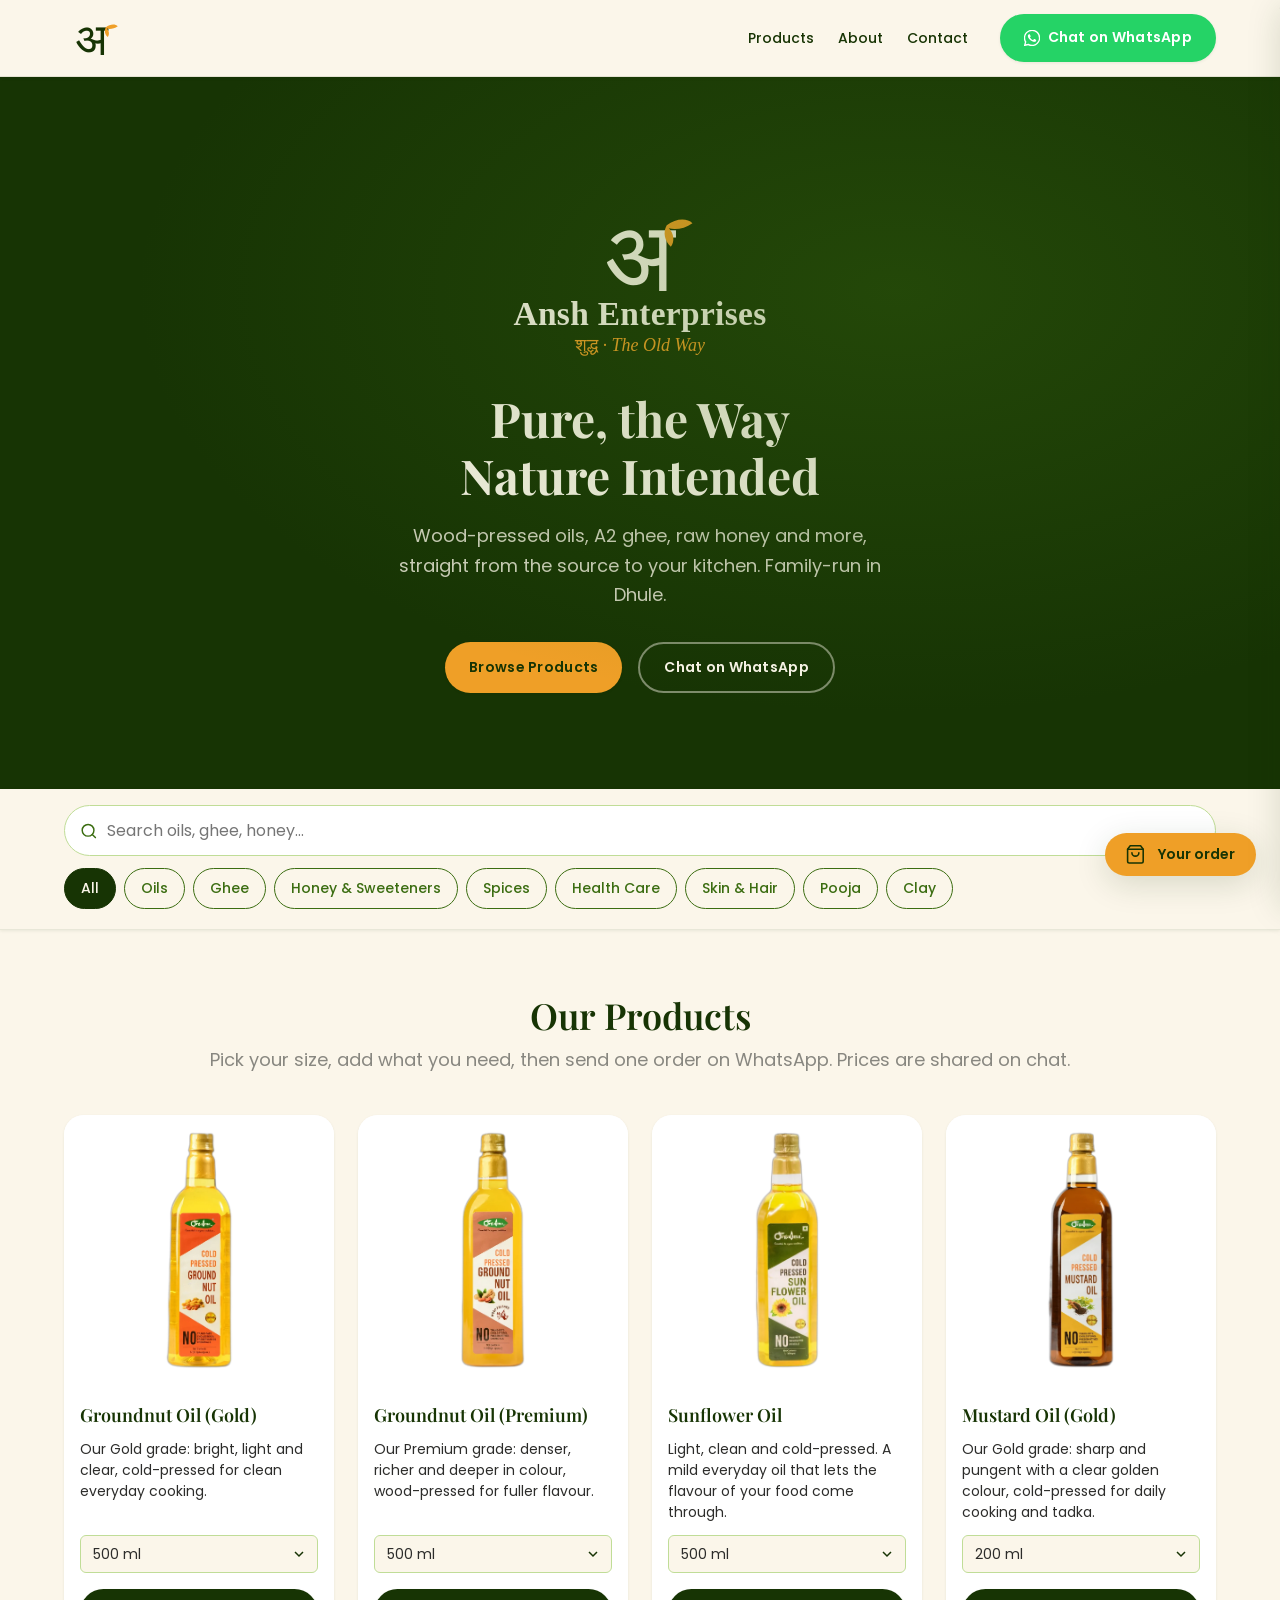
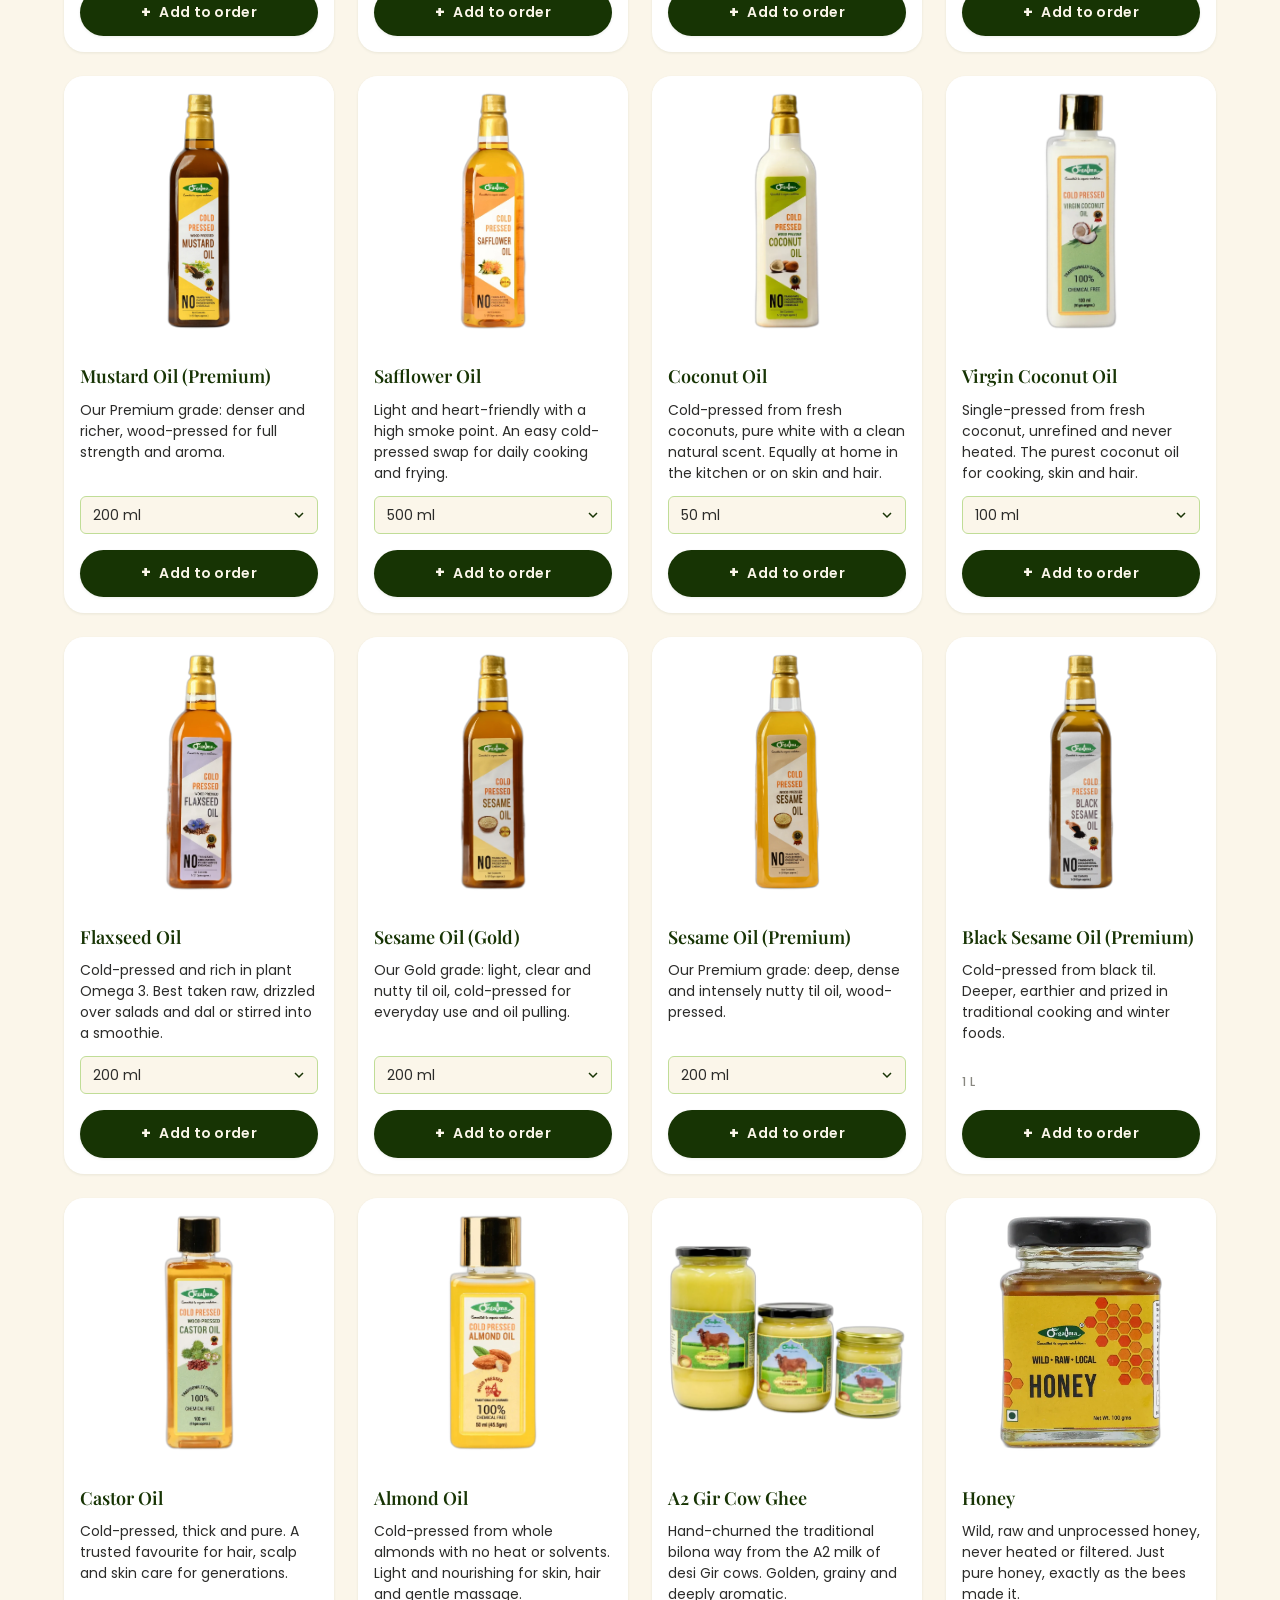
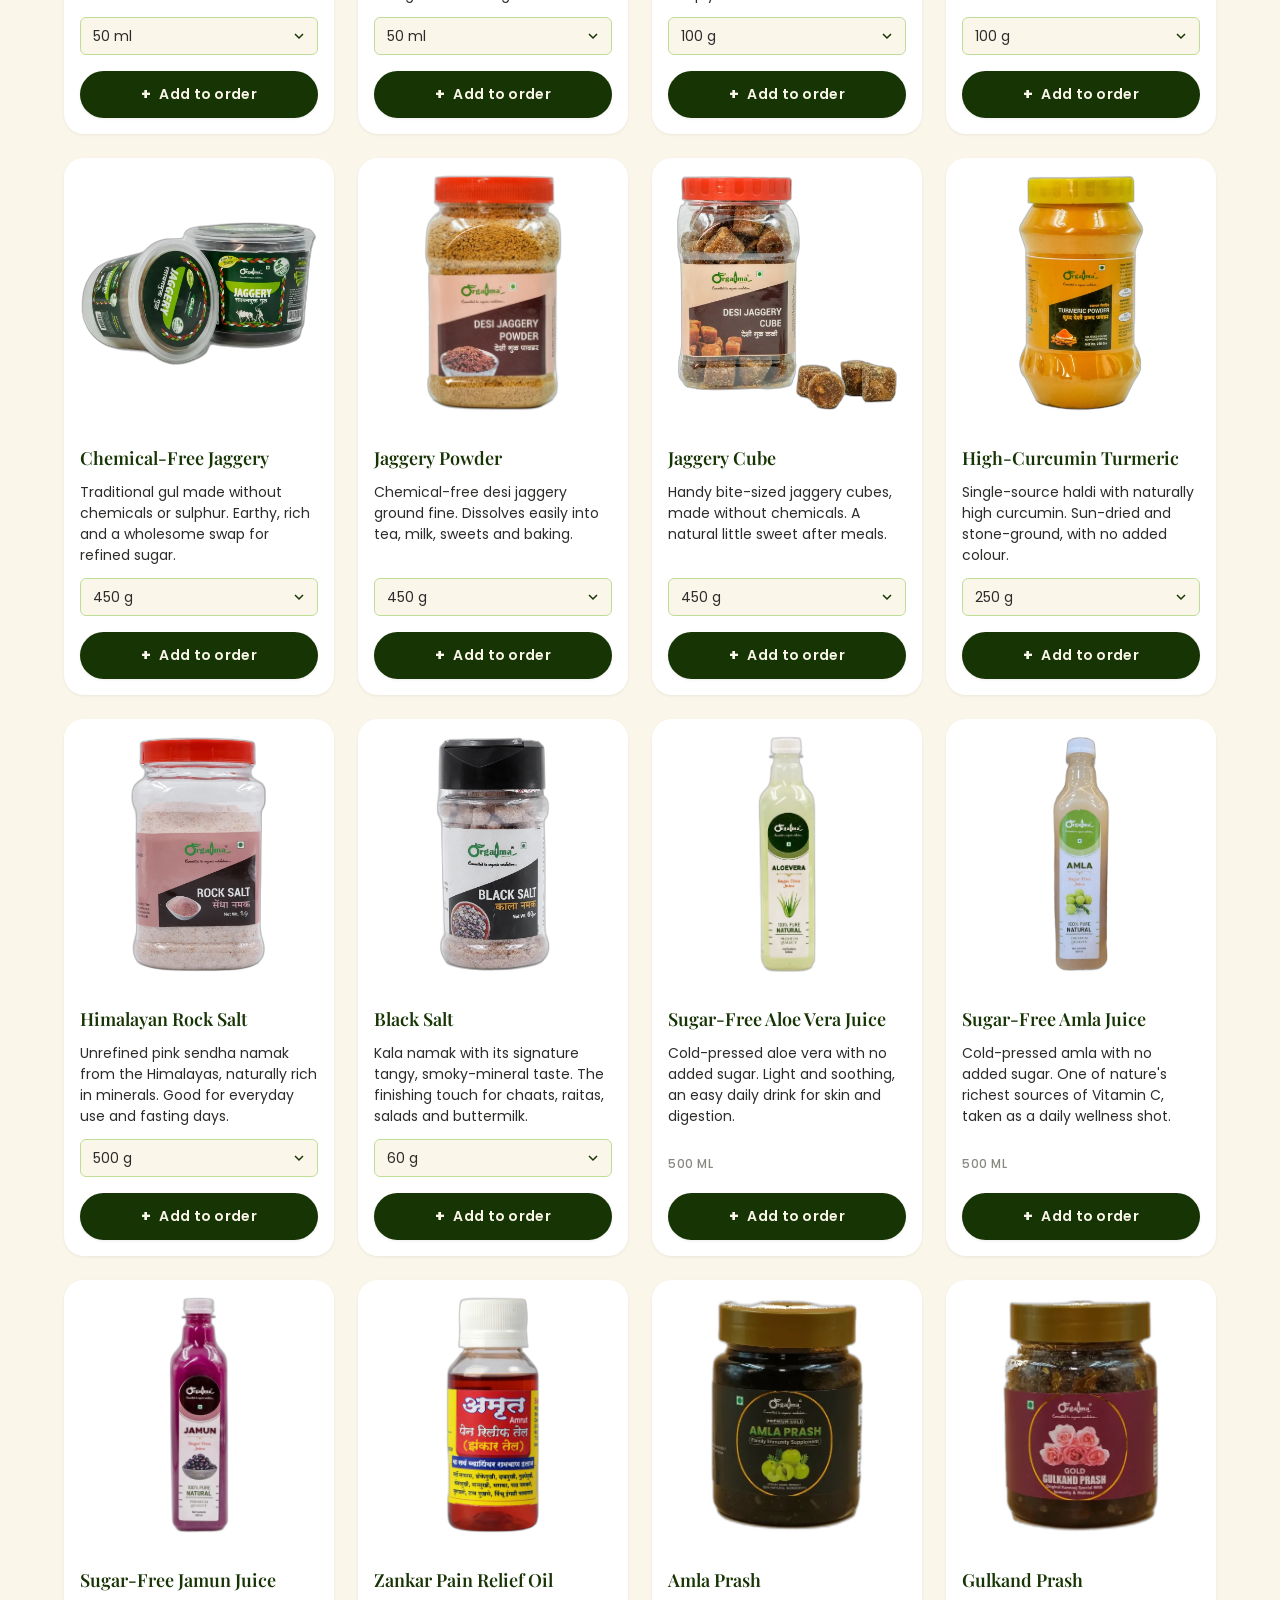
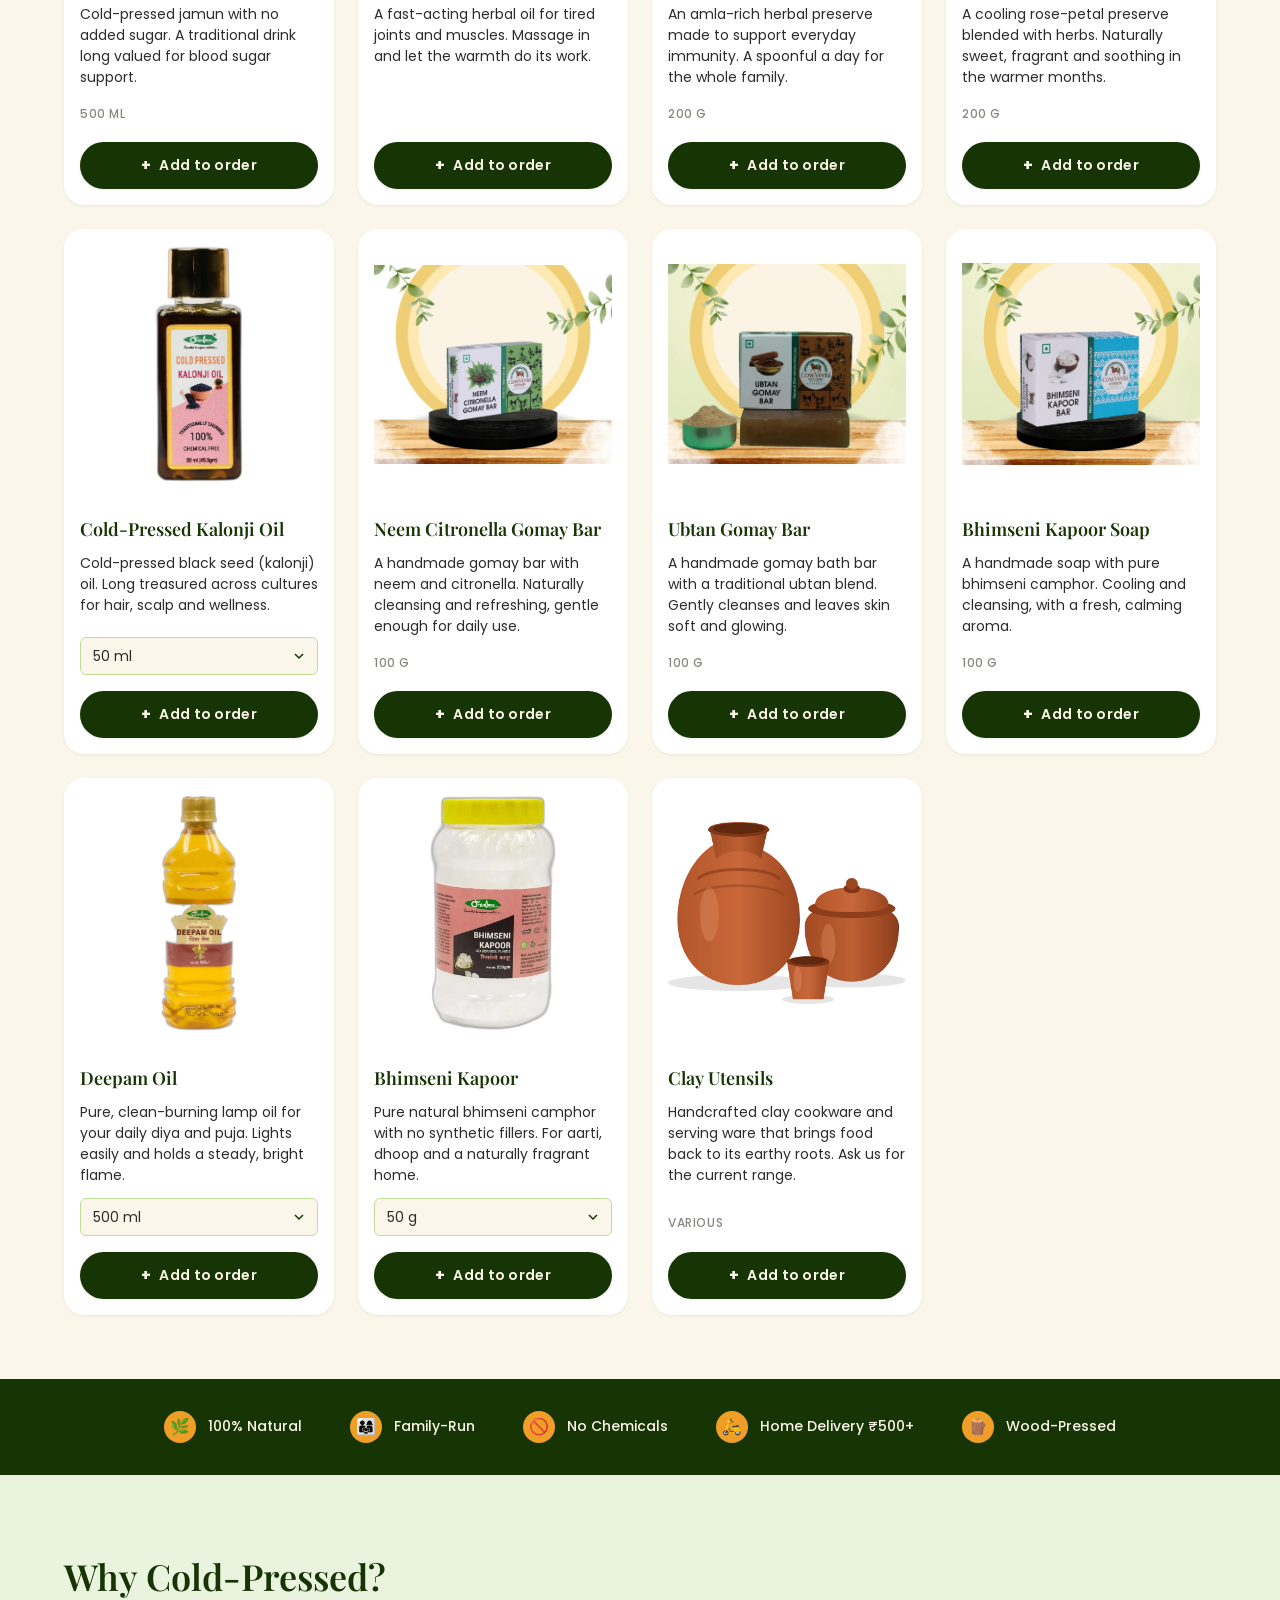
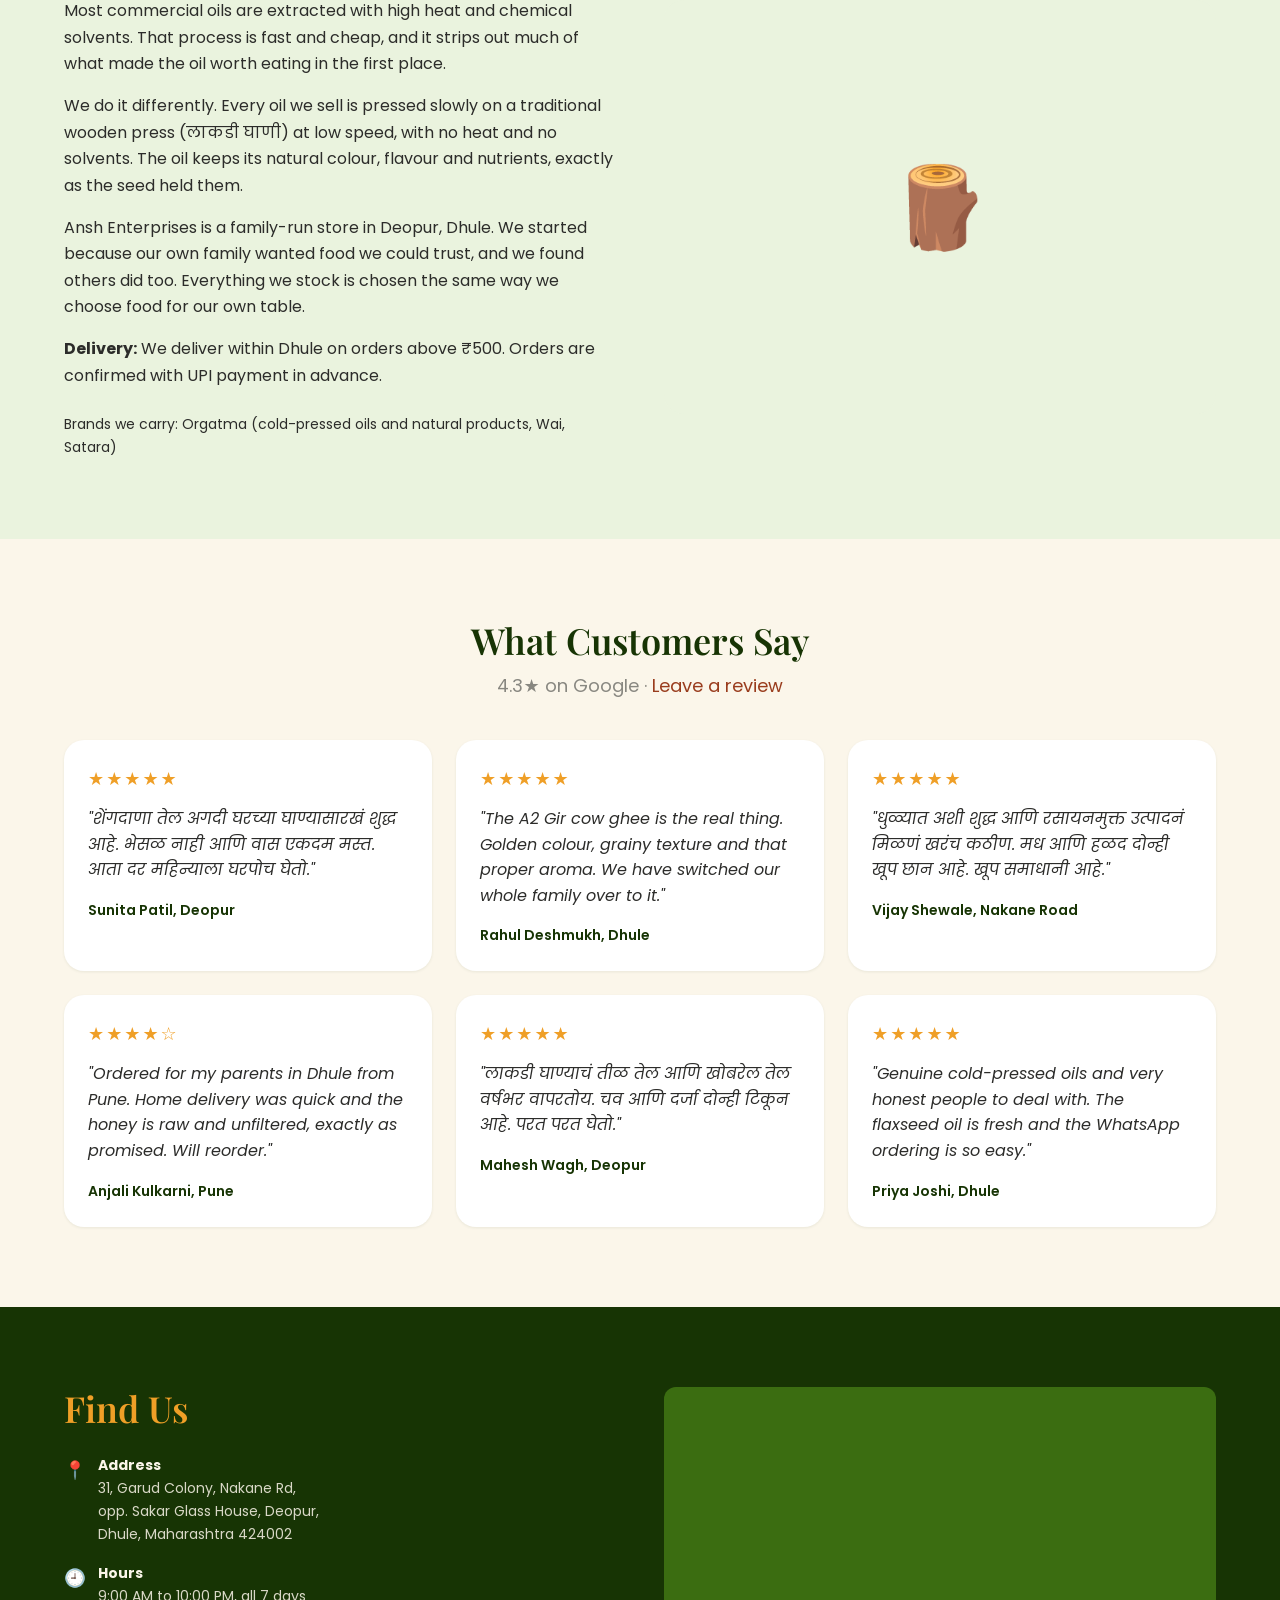
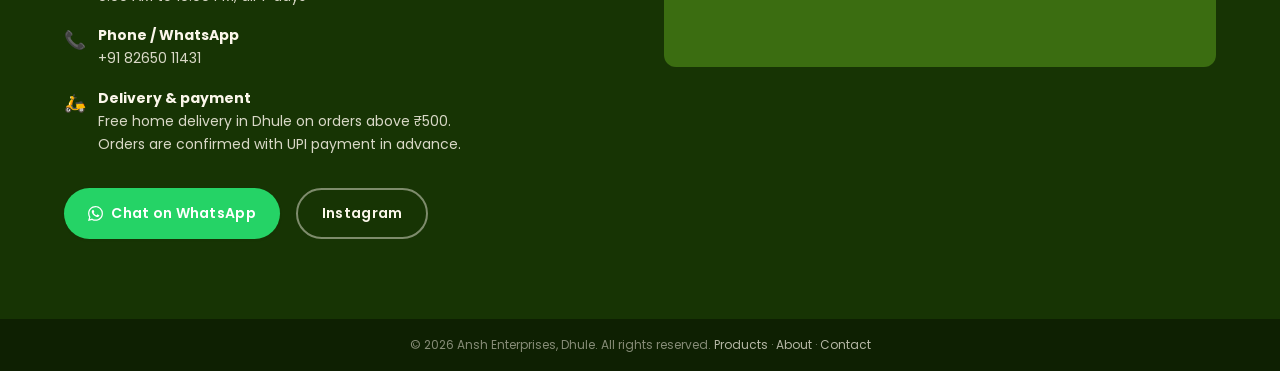
==== commit b5a200f7: "Jaggery sizes 450g/950g; Zankar oil listed without size Cards, basket and the WhatsApp order message" ====
--- a/index.html
+++ b/index.html
@@ -28,7 +28,7 @@
   <link rel="preconnect" href="https://fonts.gstatic.com" crossorigin>
   <link href="https://fonts.googleapis.com/css2?family=Playfair+Display:ital,wght@0,400;0,600;0,700;1,400&family=Poppins:wght@300;400;500;600&family=Noto+Serif+Devanagari:wght@400;500;600&display=swap" rel="stylesheet">
 
-  <link rel="stylesheet" href="assets/css/styles.css?v=10">
+  <link rel="stylesheet" href="assets/css/styles.css?v=11">
 
   <script type="application/ld+json">
   {
@@ -344,6 +344,6 @@
   </aside>
 
   <script>document.getElementById('year').textContent = new Date().getFullYear();</script>
-  <script src="assets/js/main.js?v=10" defer></script>
+  <script src="assets/js/main.js?v=11" defer></script>
 </body>
 </html>
--- a/assets/css/styles.css
+++ b/assets/css/styles.css
@@ -3,8 +3,7 @@
    Brand system locked per PROJECT_BRIEF.md §3
    ============================================================ */
 
-/* --- Google Fonts --- */
-@import url('https://fonts.googleapis.com/css2?family=Playfair+Display:ital,wght@0,400;0,600;0,700;1,400&family=Poppins:wght@300;400;500;600&display=swap');
+/* Fonts are loaded via <link> in index.html (avoid duplicate @import here) */
 
 /* --- Design Tokens --- */
 :root {
@@ -958,6 +957,6 @@
   .product-card__name { font-size: var(--text-base); line-height: 1.25; }
   .product-card__desc { font-size: var(--text-xs); line-height: 1.4; }
   .product-card__footer { padding: 0 var(--space-3) var(--space-3); }
-  .product-card__size-select { font-size: var(--text-xs); padding: var(--space-1) var(--space-3) var(--space-1) var(--space-2); }
-  .product-card .btn, .product-card .btn-add { font-size: var(--text-xs); padding: var(--space-2) var(--space-3); }
-}
+  .product-card__size-select { font-size: var(--text-sm); min-height: 40px; padding: var(--space-2) var(--space-3) var(--space-2) var(--space-2); }
+  .product-card .btn, .product-card .btn-add { font-size: var(--text-sm); min-height: 44px; padding: var(--space-2) var(--space-3); }
+}
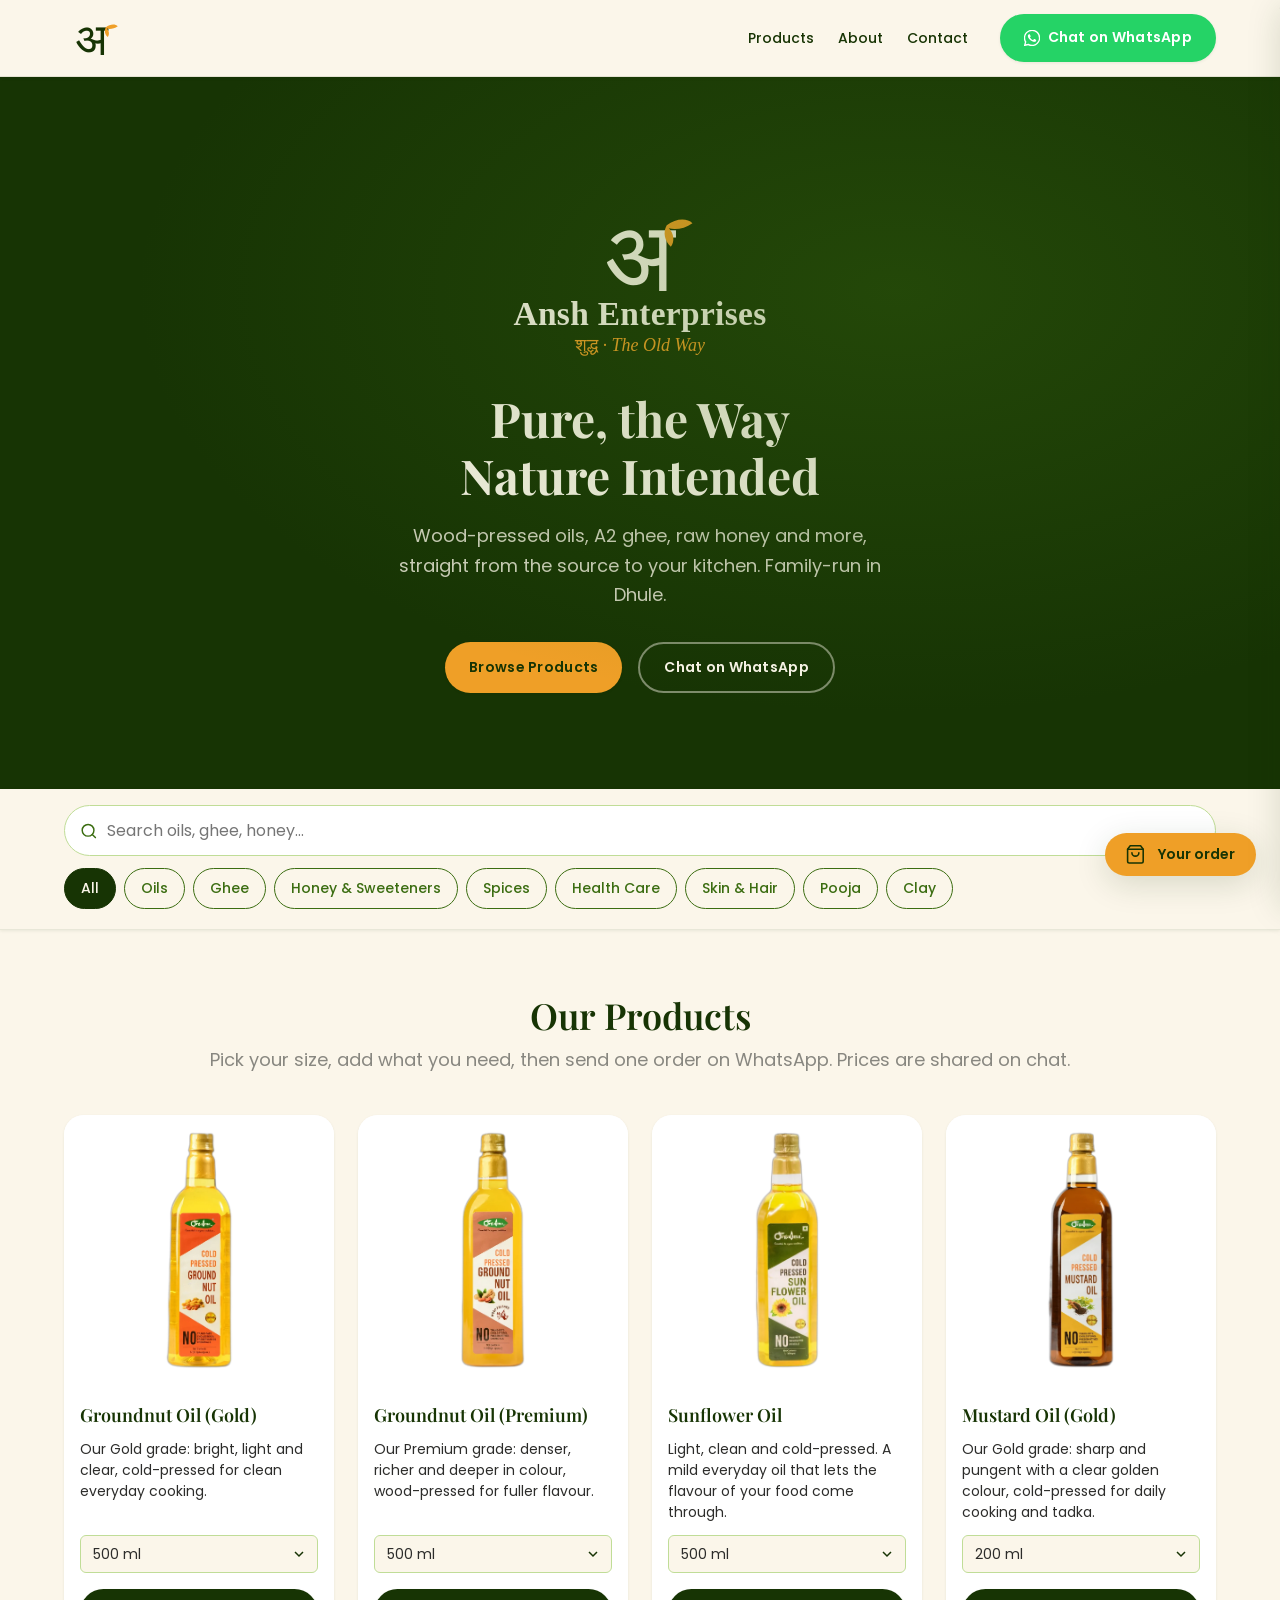
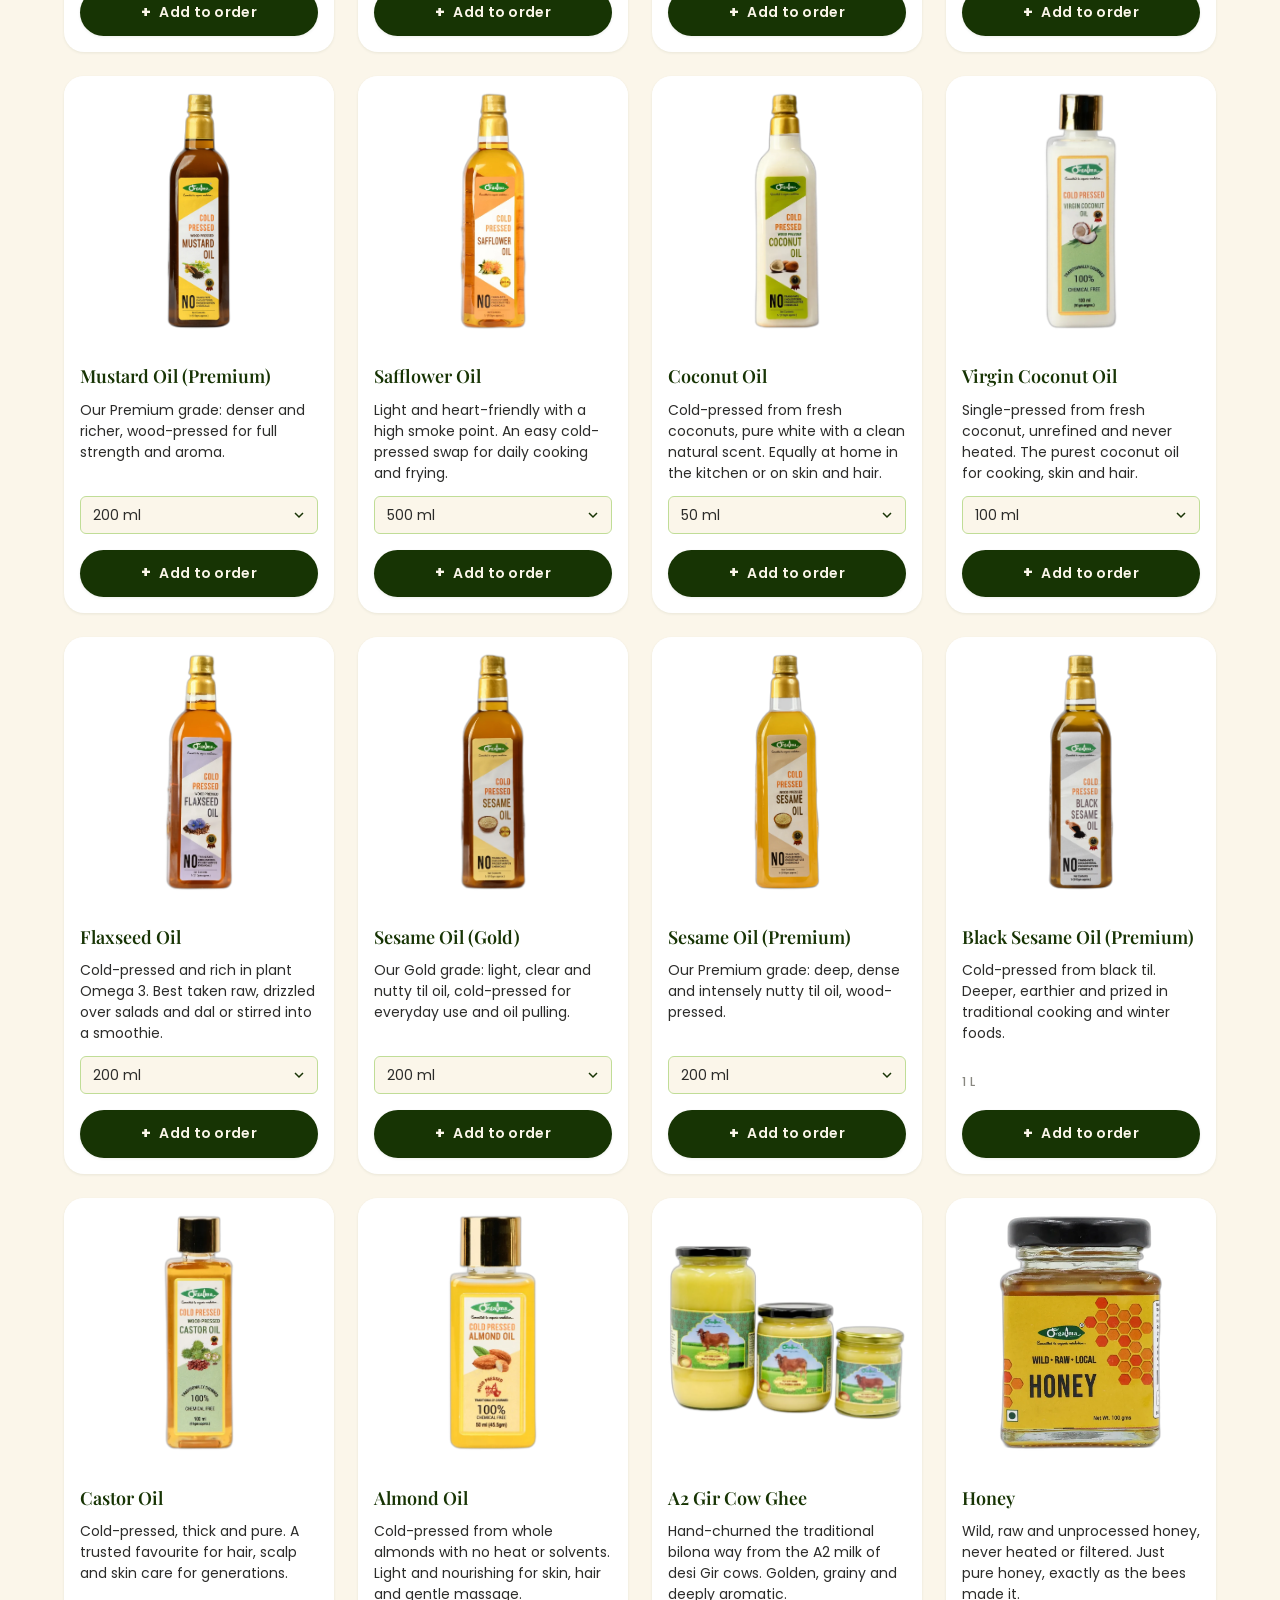
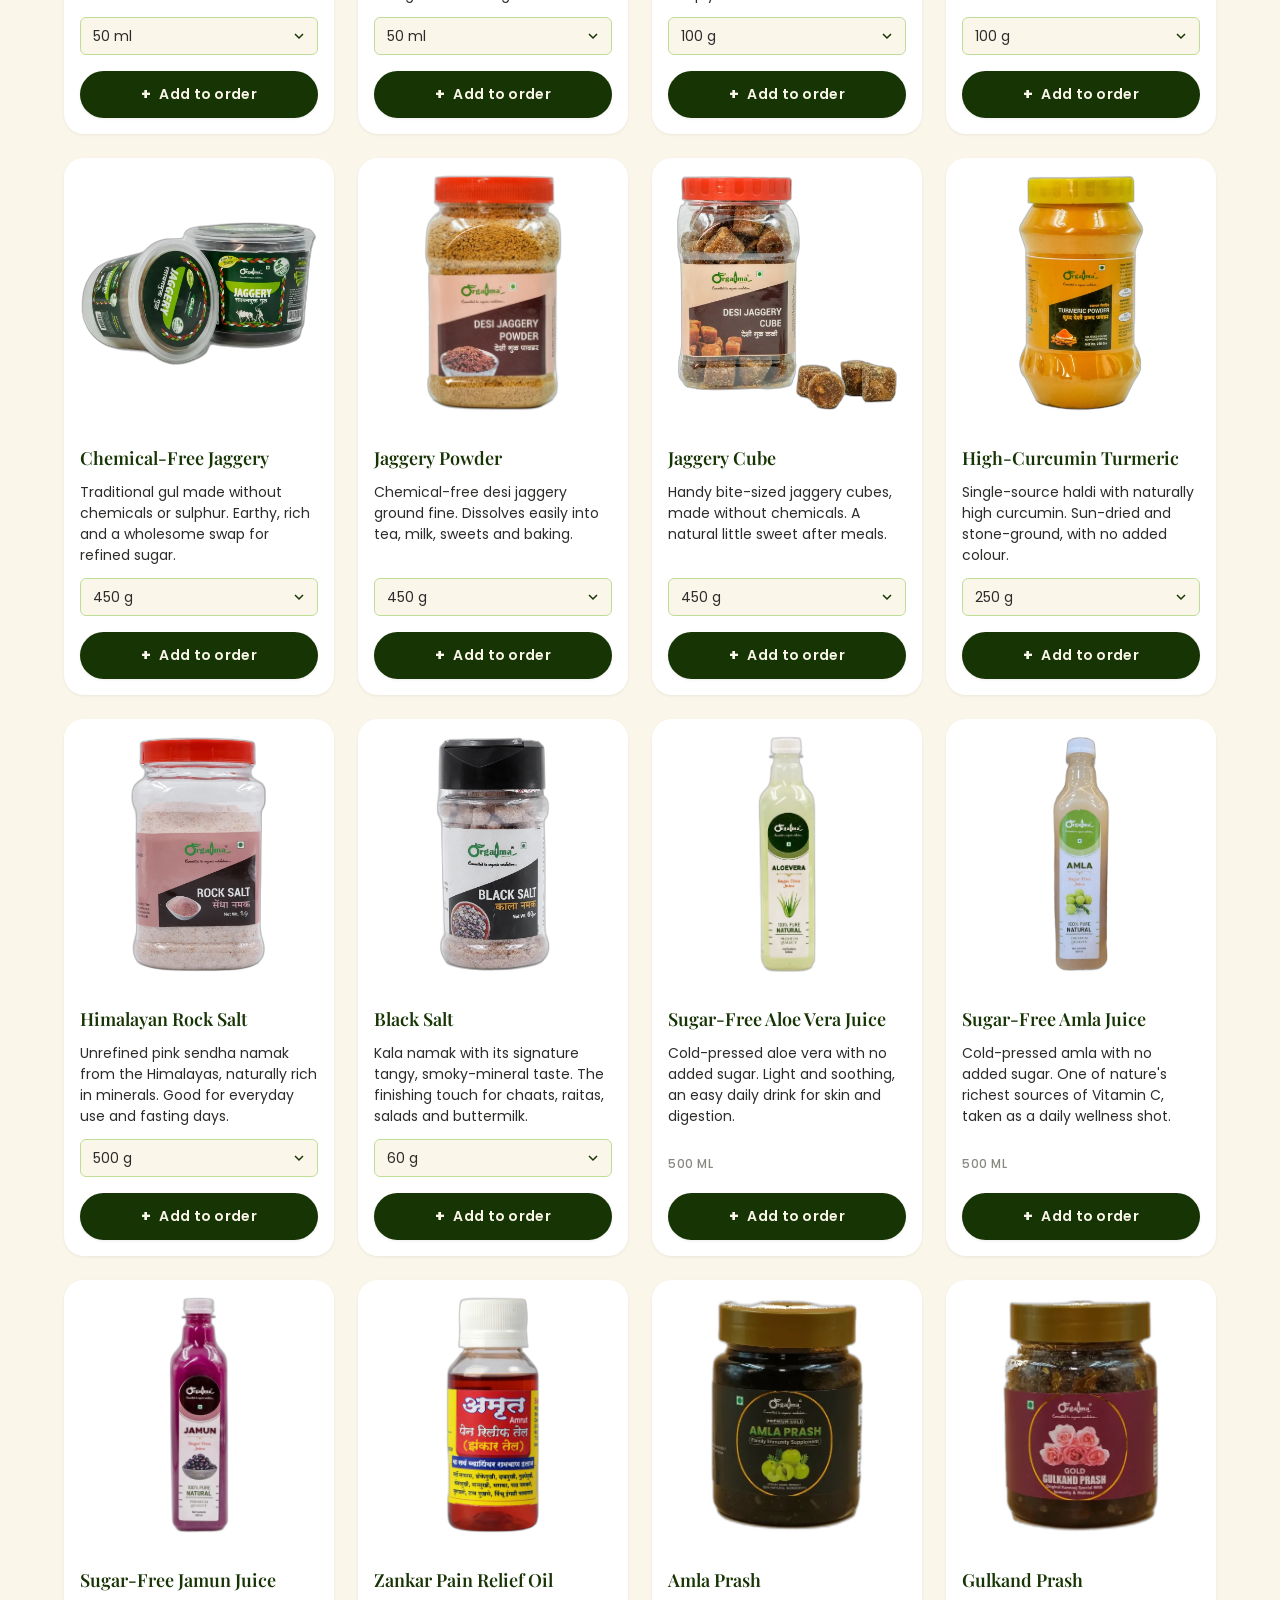
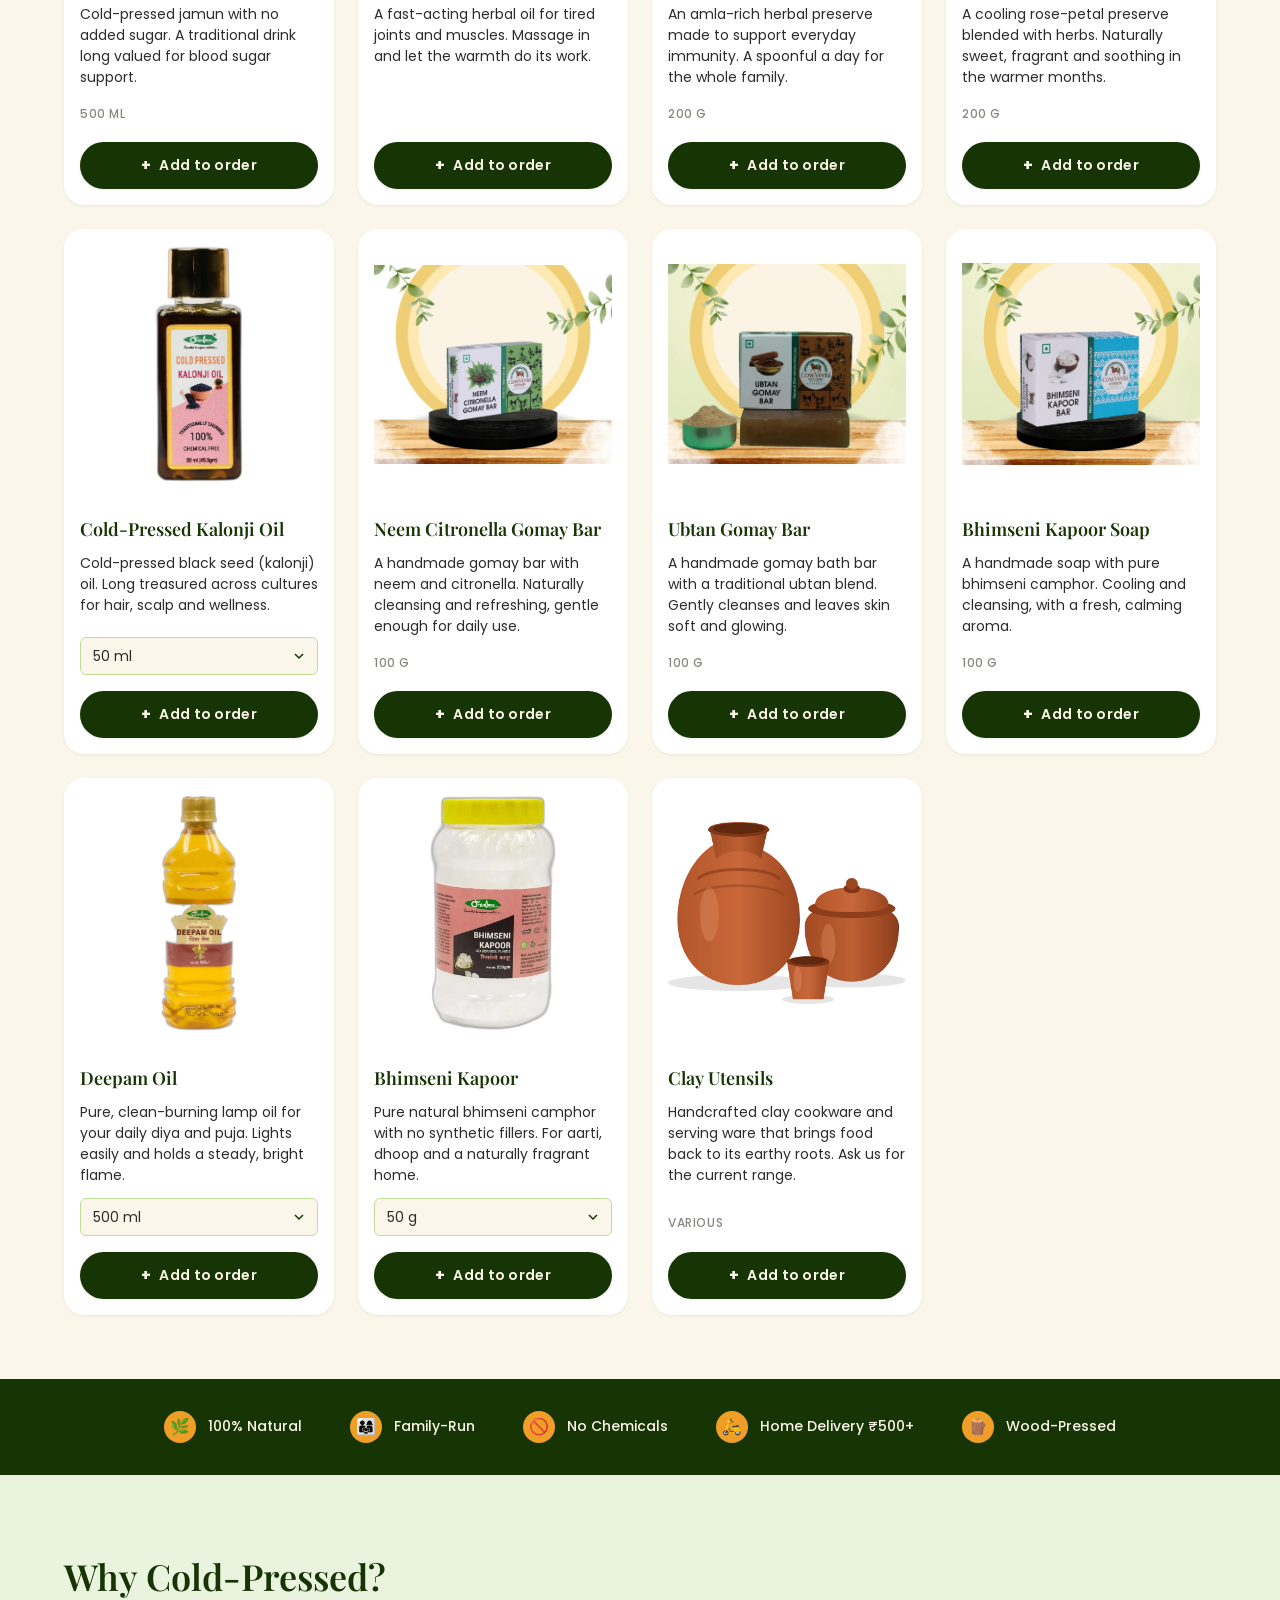
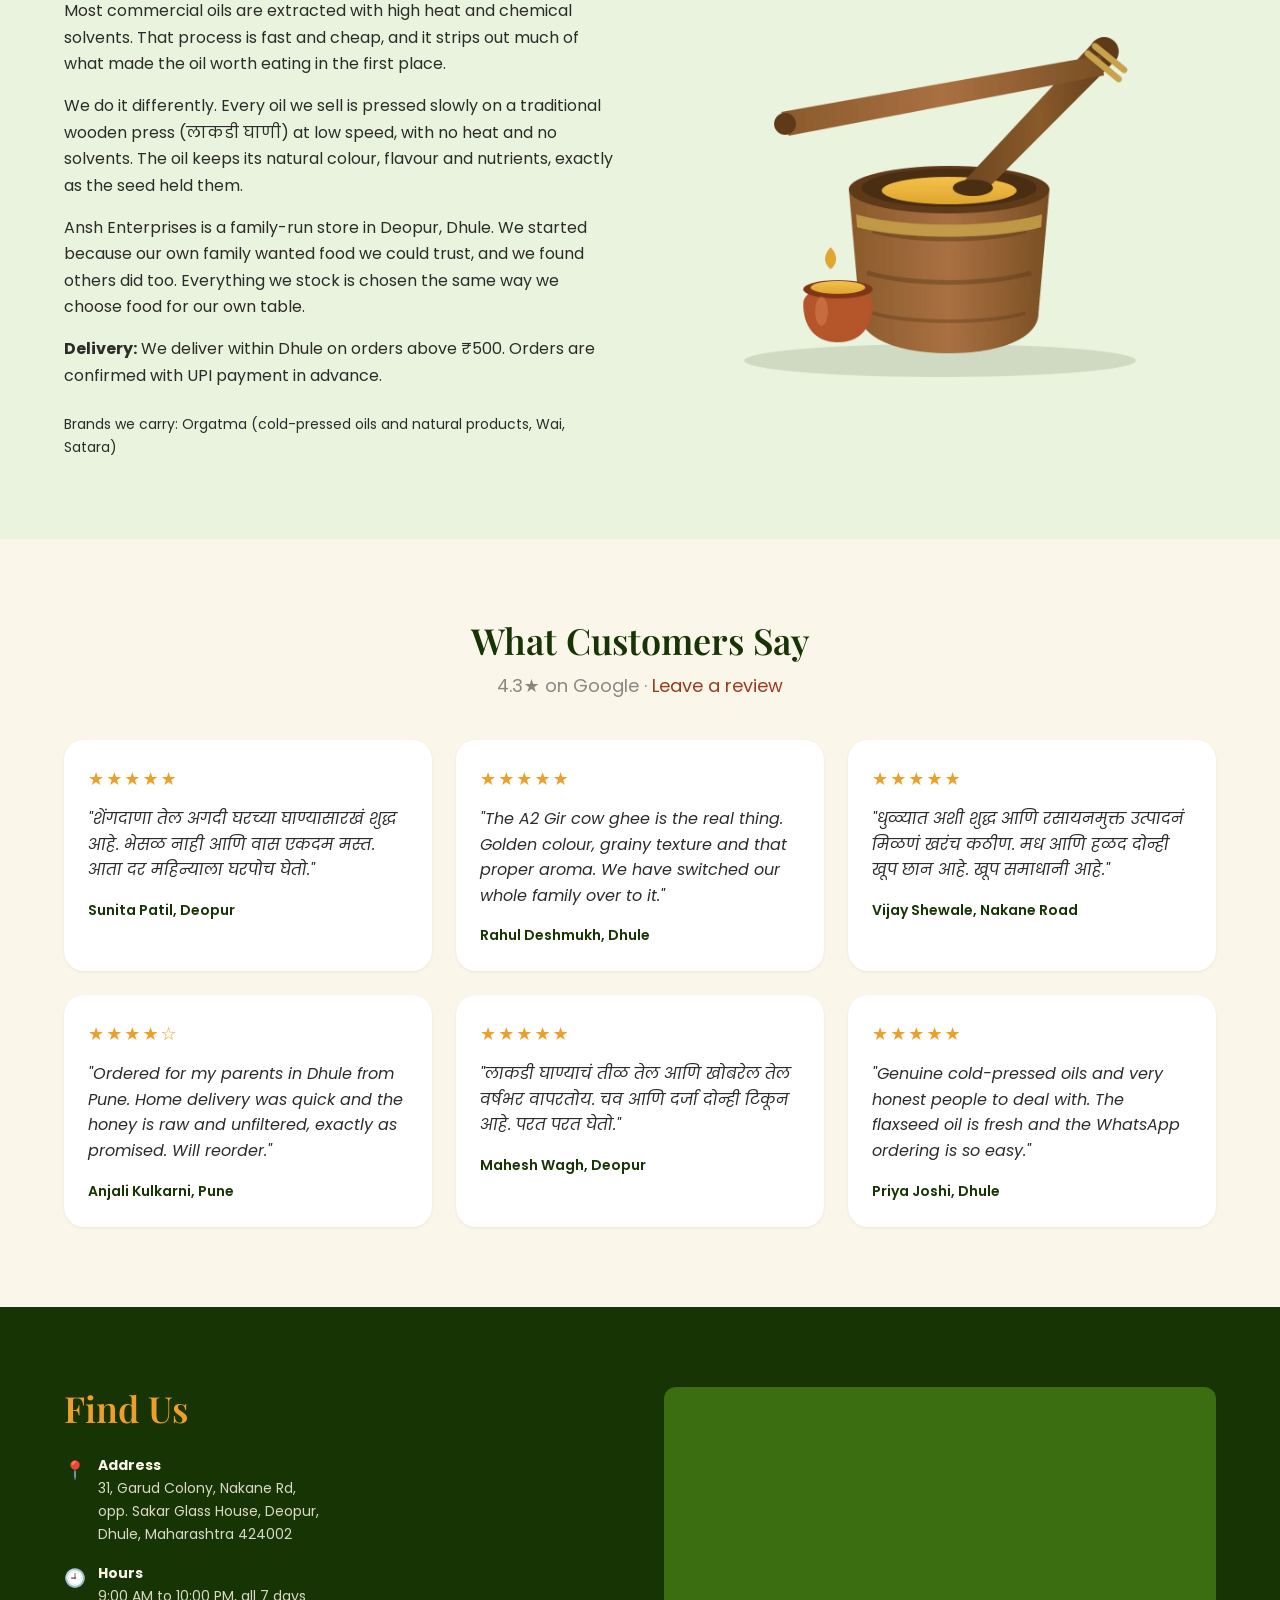
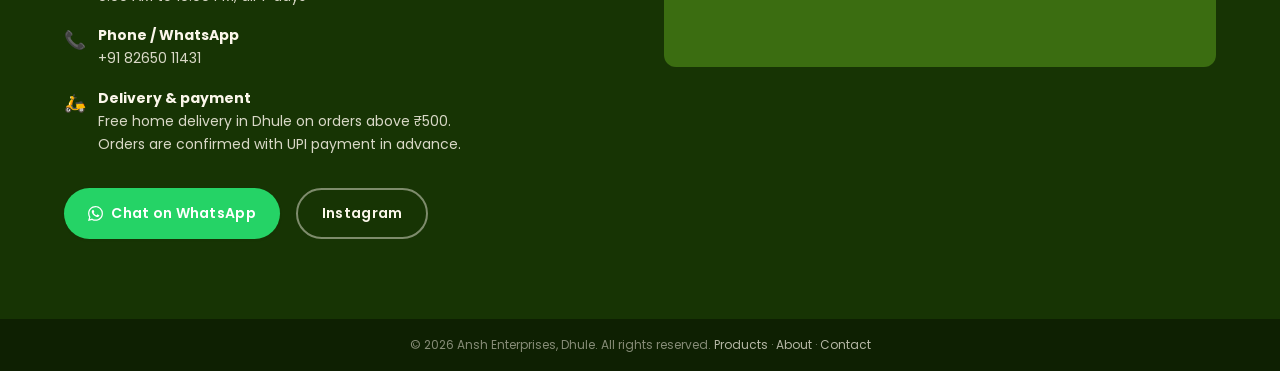
==== commit 46524dbb: "Wooden ghani illustration in the About section" ====
--- a/index.html
+++ b/index.html
@@ -7,22 +7,22 @@
   <meta name="description" content="Ansh Enterprises, Dhule. Cold-pressed (लाकडी घाणी) oils, A2 gir cow ghee, natural honey and organic products. Home delivery in Dhule on orders above ₹500. Order on WhatsApp.">
   <meta name="keywords" content="cold pressed oil Dhule, लाकडी घाणी तेल धुळे, A2 gir cow ghee Dhule, organic store Dhule, wood pressed oil Maharashtra, Ansh Enterprises">
 
-  <link rel="canonical" href="https://anshenterprises.github.io/">
+  <link rel="canonical" href="https://ankushpatil45.github.io/ansh-enterprises/">
   <link rel="icon" type="image/svg+xml" href="assets/img/favicon.svg?v=9">
 
   <!-- Open Graph -->
   <meta property="og:type"        content="website">
-  <meta property="og:url"         content="https://anshenterprises.github.io/">
+  <meta property="og:url"         content="https://ankushpatil45.github.io/ansh-enterprises/">
   <meta property="og:title"       content="Ansh Enterprises Dhule | Cold-Pressed Oils &amp; Natural Products">
   <meta property="og:description" content="Wood-pressed oils, A2 ghee, raw honey and more. Home delivery in Dhule. Order on WhatsApp.">
-  <meta property="og:image"       content="https://anshenterprises.github.io/assets/img/og-image.png">
+  <meta property="og:image"       content="https://ankushpatil45.github.io/ansh-enterprises/assets/img/og-image.png">
   <meta property="og:locale"      content="en_IN">
   <meta property="og:site_name"   content="Ansh Enterprises">
 
   <meta name="twitter:card"        content="summary_large_image">
   <meta name="twitter:title"       content="Ansh Enterprises Dhule | Cold-Pressed Oils">
   <meta name="twitter:description" content="Wood-pressed oils, A2 ghee, raw honey and more.">
-  <meta name="twitter:image"       content="https://anshenterprises.github.io/assets/img/og-image.png">
+  <meta name="twitter:image"       content="https://ankushpatil45.github.io/ansh-enterprises/assets/img/og-image.png">
 
   <link rel="preconnect" href="https://fonts.googleapis.com">
   <link rel="preconnect" href="https://fonts.gstatic.com" crossorigin>
@@ -36,7 +36,7 @@
     "@type": "LocalBusiness",
     "name": "Ansh Enterprises",
     "description": "Cold-pressed oils, A2 ghee, natural honey and organic products. Home delivery in Dhule.",
-    "url": "https://anshenterprises.github.io",
+    "url": "https://ankushpatil45.github.io/ansh-enterprises",
     "telephone": "+918265011431",
     "priceRange": "₹₹",
     "address": {
@@ -187,8 +187,8 @@
               Brands we carry: Orgatma (cold-pressed oils and natural products, Wai, Satara)
             </p>
           </div>
-          <div class="about-image" aria-hidden="true">
-            <span style="color:var(--color-sage);font-size:5rem;">🪵</span>
+          <div class="about-image">
+            <img src="assets/img/ghani-illustration.webp" alt="Traditional wooden ghani (kolhu) pressing oil into a clay pot" loading="lazy" style="max-width:82%;max-height:82%;object-fit:contain;">
           </div>
         </div>
       </div>
@@ -200,7 +200,7 @@
         <div class="section-heading">
           <h2 id="reviews-heading">What Customers Say</h2>
           <p>4.3★ on Google ·
-            <a href="https://g.page/r/anshenterprises/review" target="_blank" rel="noopener noreferrer" style="color:var(--color-terracotta-dk);">Leave a review</a>
+            <a href="https://g.page/r/CT4JK8Ze2bKzEBE/review" target="_blank" rel="noopener noreferrer" style="color:var(--color-terracotta-dk);">Leave a review</a>
           </p>
         </div>
         <div class="reviews-grid">
